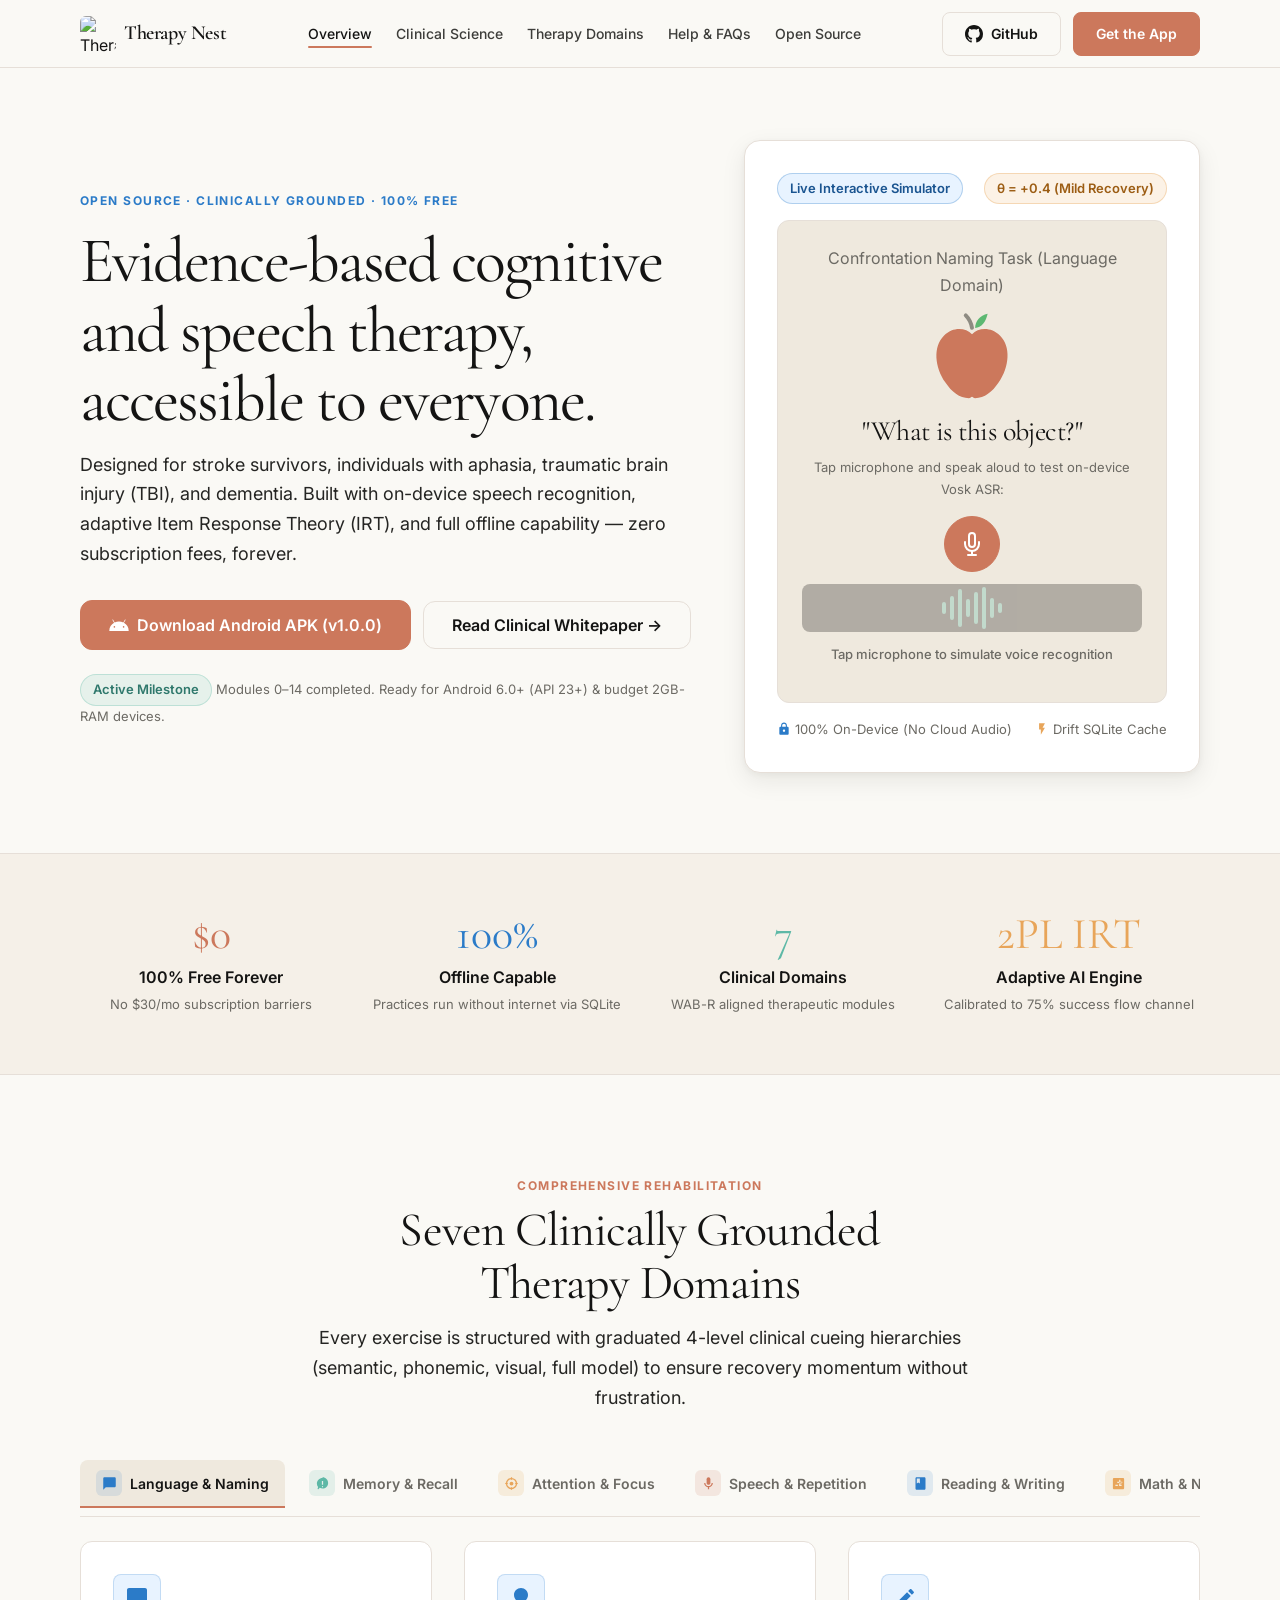
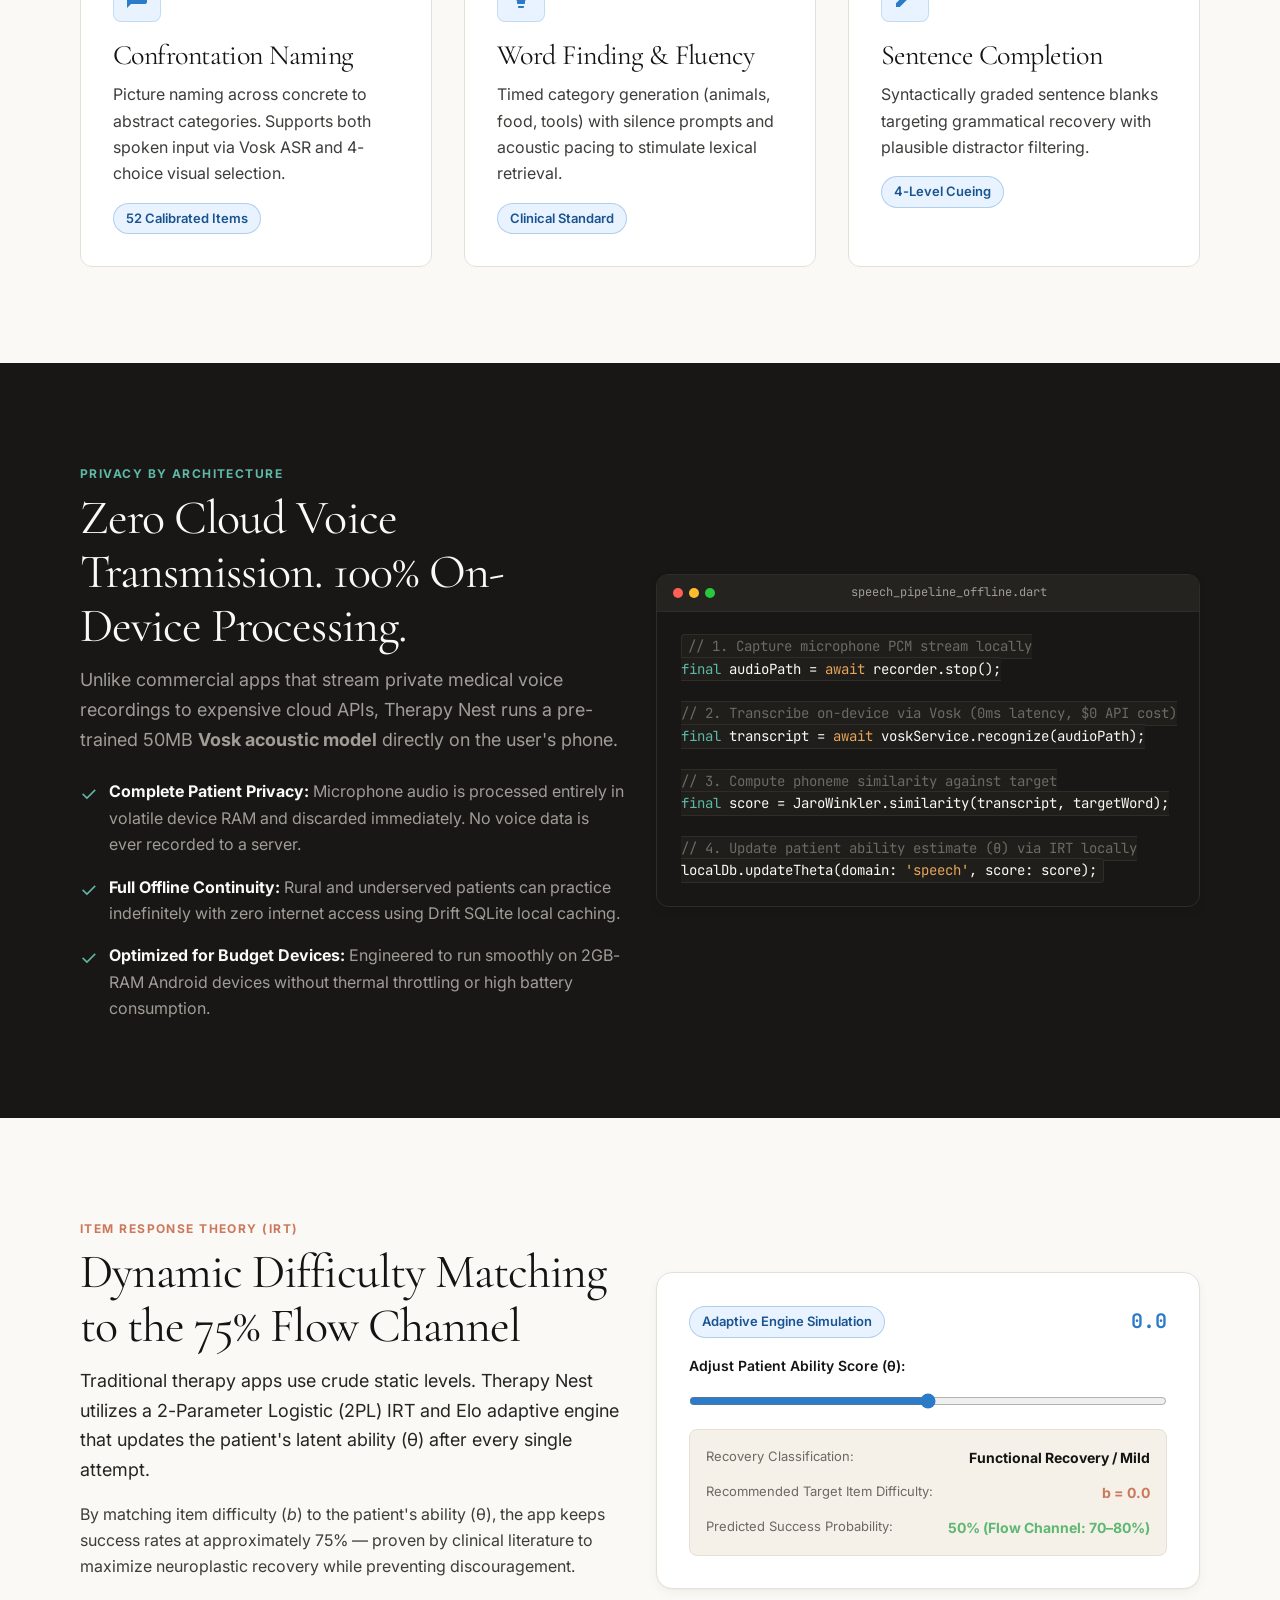
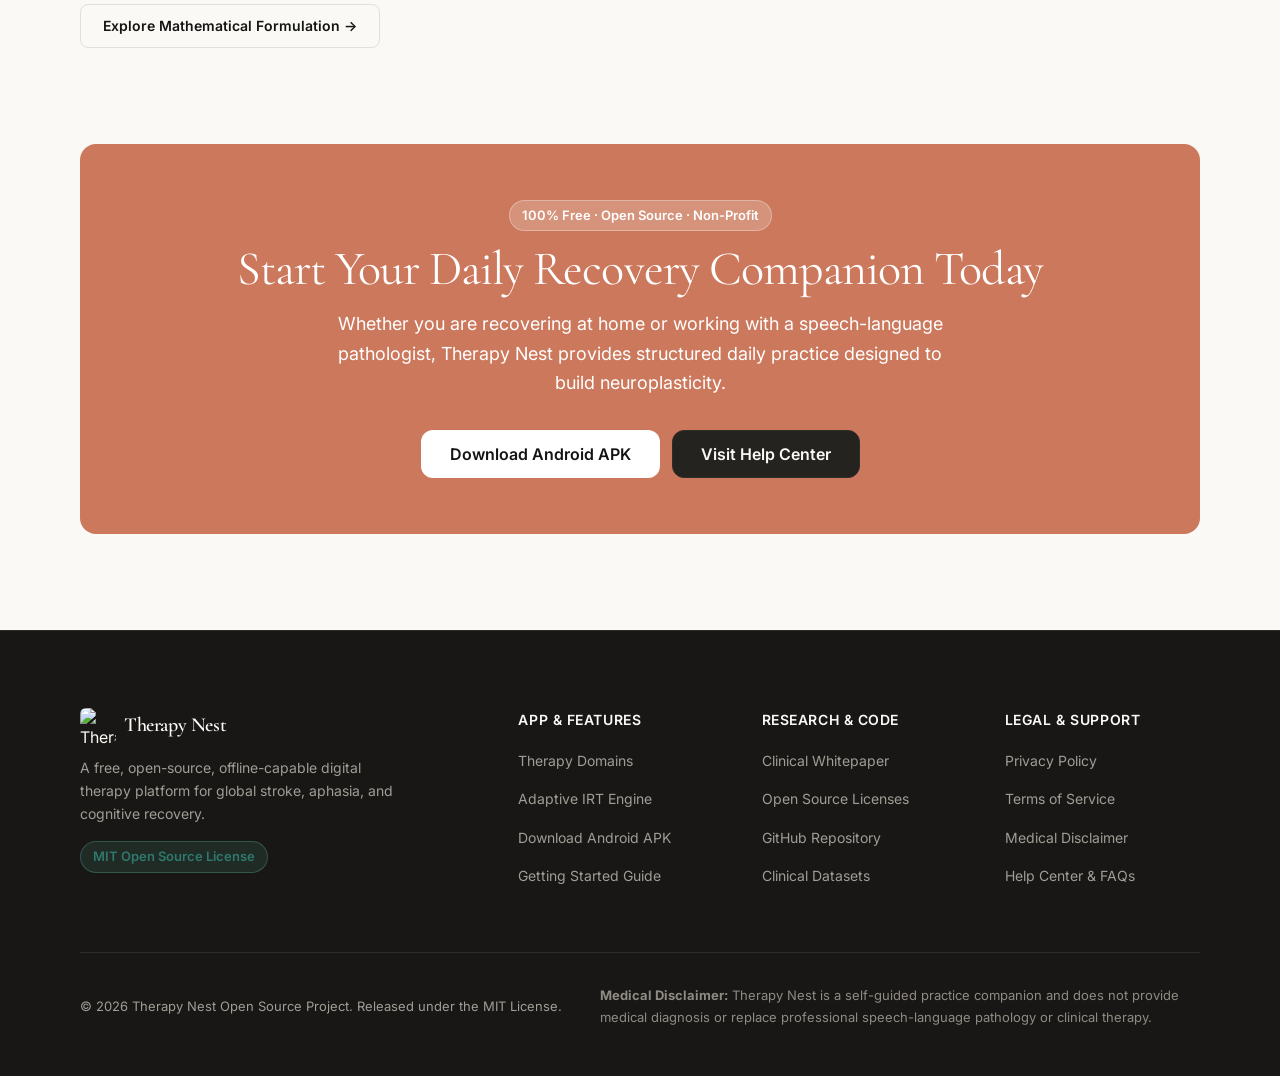
==== index.html @ 76e05136 "feat: initial release of Therapy Nest web portal and clinical showcase" ====
<!DOCTYPE html>
<html lang="en">
<head>
  <meta charset="UTF-8">
  <meta name="viewport" content="width=device-width, initial-scale=1.0">
  <title>Therapy Nest — Free, Offline-First Cognitive & Speech Therapy App</title>
  <meta name="description" content="Therapy Nest is a free, open-source, offline-capable cognitive and speech rehabilitation app for stroke, aphasia, TBI, and dementia patients. Powered by on-device Vosk speech recognition and IRT adaptive intelligence.">
  <meta name="keywords" content="speech therapy app, aphasia rehabilitation, cognitive therapy, stroke recovery, free therapy app, offline speech therapy, IRT adaptive engine, constant therapy alternative">
  <meta name="theme-color" content="#FAF9F5">

  <!-- Favicon -->
  <link rel="icon" type="image/png" href="assets/images/AppLogo.png">
  <link rel="apple-touch-icon" href="assets/images/AppLogo.png">

  <!-- Open Graph / Social Media -->
  <meta property="og:type" content="website">
  <meta property="og:title" content="Therapy Nest — Daily Practice Companion for Recovery">
  <meta property="og:description" content="Free, open-source cognitive and speech therapy with adaptive IRT intelligence and offline on-device speech recognition.">
  <meta property="og:image" content="assets/images/AppLogo.png">

  <!-- Google Fonts: Cormorant Garamond (Serif Display), Inter (Sans), JetBrains Mono (Code) -->
  <link rel="preconnect" href="https://fonts.googleapis.com">
  <link rel="preconnect" href="https://fonts.gstatic.com" crossorigin>
  <link href="https://fonts.googleapis.com/css2?family=Cormorant+Garamond:ital,wght@0,400;0,600;1,400&family=Inter:wght@400;500;600;700&family=JetBrains+Mono:wght@400;500&display=swap" rel="stylesheet">

  <!-- Stylesheets -->
  <link rel="stylesheet" href="css/tokens.css">
  <link rel="stylesheet" href="css/reset.css">
  <link rel="stylesheet" href="css/base.css">
  <link rel="stylesheet" href="css/components.css">
</head>
<body>

  <!-- Accessible Skip Link -->
  <a href="#main-content" class="skip-link">Skip to main content</a>

  <!-- Header -->
  <header class="c-header" role="banner">
    <div class="l-container c-header__inner">
      <a href="index.html" class="c-logo" aria-label="Therapy Nest Home">
        <img src="assets/images/AppLogo.png" alt="Therapy Nest App Logo" class="c-logo__img" width="36" height="36">
        <span class="c-logo__text">Therapy Nest</span>
      </a>

      <nav class="c-nav" role="navigation" aria-label="Main Navigation">
        <ul class="c-nav-list">
          <li><a href="index.html" class="c-nav-link c-nav-link--active">Overview</a></li>
          <li><a href="research.html" class="c-nav-link">Clinical Science</a></li>
          <li><a href="#domains" class="c-nav-link">Therapy Domains</a></li>
          <li><a href="support.html" class="c-nav-link">Help & FAQs</a></li>
          <li><a href="licenses.html" class="c-nav-link">Open Source</a></li>
        </ul>
      </nav>

      <div class="c-header__actions">
        <a href="https://github.com" target="_blank" rel="noopener noreferrer" class="btn btn--secondary btn--desktop-only">
          <svg width="18" height="18" viewBox="0 0 24 24" fill="currentColor" aria-hidden="true"><path d="M12 0C5.37 0 0 5.37 0 12c0 5.31 3.435 9.795 8.205 11.385.6.105.825-.255.825-.57 0-.285-.015-1.23-.015-2.235-3.015.555-3.795-.735-4.035-1.41-.135-.345-.72-1.41-1.23-1.695-.42-.225-1.02-.78-.015-.795.945-.015 1.62.87 1.845 1.23 1.08 1.815 2.805 1.305 3.495.99.105-.78.42-1.305.765-1.605-2.67-.3-5.46-1.335-5.46-5.925 0-1.305.465-2.385 1.23-3.225-.12-.3-.54-1.53.12-3.18 0 0 1.005-.315 3.3 1.23.96-.27 1.98-.405 3-.405s2.04.135 3 .405c2.295-1.56 3.3-1.23 3.3-1.23.66 1.65.24 2.88.12 3.18.765.84 1.23 1.905 1.23 3.225 0 4.605-2.805 5.625-5.475 5.925.435.375.81 1.095.81 2.22 0 1.605-.015 2.895-.015 3.3 0 .315.225.69.825.57A12.02 12.02 0 0024 12c0-6.63-5.37-12-12-12z"/></svg>
          GitHub
        </a>
        <a href="#download" class="btn btn--primary">Get the App</a>
        <button class="c-nav-toggle" aria-label="Toggle navigation menu" aria-expanded="false">
          <svg width="24" height="24" viewBox="0 0 24 24" fill="none" stroke="currentColor" stroke-width="2" stroke-linecap="round"><line x1="3" y1="12" x2="21" y2="12"></line><line x1="3" y1="6" x2="21" y2="6"></line><line x1="3" y1="18" x2="21" y2="18"></line></svg>
        </button>
      </div>
    </div>
  </header>

  <!-- Mobile Drawer -->
  <div class="c-nav-drawer" role="dialog" aria-modal="true" aria-label="Mobile Menu">
    <ul class="c-nav-drawer__list">
      <li><a href="index.html" class="c-nav-drawer__link">Overview</a></li>
      <li><a href="research.html" class="c-nav-drawer__link">Clinical Science & IRT</a></li>
      <li><a href="#domains" class="c-nav-drawer__link">Therapy Domains</a></li>
      <li><a href="support.html" class="c-nav-drawer__link">Help Center & FAQs</a></li>
      <li><a href="privacy.html" class="c-nav-drawer__link">Privacy Policy</a></li>
      <li><a href="terms.html" class="c-nav-drawer__link">Terms of Service</a></li>
      <li><a href="licenses.html" class="c-nav-drawer__link">Open Source Licenses</a></li>
    </ul>
    <div style="margin-top: auto; padding-bottom: var(--space-xl);">
      <a href="#download" class="btn btn--primary btn--full btn--lg">Download Free App</a>
    </div>
  </div>

  <!-- Main Content -->
  <main id="main-content">

    <!-- 1. HERO SECTION -->
    <section class="l-section l-section--hero surface--canvas">
      <div class="l-container">
        <div class="l-grid-hero">
          <div>
            <span class="text-eyebrow text-eyebrow--blue">Open Source · Clinically Grounded · 100% Free</span>
            <h1 style="margin-top: var(--space-xs);">Evidence-based cognitive and speech therapy, accessible to everyone.</h1>
            <p class="text-lead" style="margin-bottom: var(--space-xl);">
              Designed for stroke survivors, individuals with aphasia, traumatic brain injury (TBI), and dementia. Built with on-device speech recognition, adaptive Item Response Theory (IRT), and full offline capability — zero subscription fees, forever.
            </p>
            <div class="btn-group" style="margin-bottom: var(--space-lg);" id="download">
              <a href="#download-apk" class="btn btn--primary btn--lg">
                <svg width="20" height="20" viewBox="0 0 24 24" fill="currentColor" aria-hidden="true"><path d="M17.523 15.3414c-.5511 0-.9993-.4486-.9993-.9997s.4482-.9993.9993-.9993c.551 0 .9993.4482.9993.9993 0 .5511-.4483.9997-.9993.9997m-11.046 0c-.5511 0-.9993-.4486-.9993-.9997s.4482-.9993.9993-.9993c.5511 0 .9993.4482.9993.9993 0 .5511-.4482.9997-.9993.9997m11.4045-6.02l1.996-3.4567c.105-.1816.043-.414-.1385-.519-.1817-.105-.4141-.043-.5191.1386L17.202 8.971C15.6517 8.2618 13.8967 7.869 12 7.869c-1.8967 0-3.6518.3928-5.202 1.102L4.78 5.4843c-.105-.1816-.3374-.2436-.5191-.1386-.1816.105-.2435.3374-.1386.519l1.996 3.4567C2.6883 11.2338.3435 14.869.3435 19.131h23.313c0-4.262-2.3448-7.8972-5.776-9.8096"/></svg>
                Download Android APK (v1.0.0)
              </a>
              <a href="research.html" class="btn btn--secondary btn--lg">
                Read Clinical Whitepaper &rarr;
              </a>
            </div>
            <p class="text-caption">
              <span class="badge badge--teal">Active Milestone</span> Modules 0–14 completed. Ready for Android 6.0+ (API 23+) & budget 2GB-RAM devices.
            </p>
          </div>

          <!-- Interactive Live Clinical Simulator Card -->
          <div class="c-card c-card--white" style="border-radius: var(--radius-xl); box-shadow: var(--shadow-hover);">
            <div style="display: flex; align-items: center; justify-content: space-between; margin-bottom: var(--space-md);">
              <span class="badge badge--blue">Live Interactive Simulator</span>
              <span class="badge badge--amber">&theta; = +0.4 (Mild Recovery)</span>
            </div>
            <div style="background-color: var(--color-surface-card); border-radius: var(--radius-lg); padding: var(--space-lg); text-align: center; margin-bottom: var(--space-md); border: 1px solid var(--color-hairline);">
              <span class="text-caption-uppercase" style="color: var(--color-muted); display: block; margin-bottom: var(--space-xxs);">Confrontation Naming Task (Language Domain)</span>
              
              <!-- Silhouette Vector Stimulus (Apple - Resized 60% smaller to 34px) -->
              <div class="c-stimulus-silhouette" aria-label="Visual Stimulus: Apple Silhouette">
                <svg viewBox="0 0 64 64" fill="none" xmlns="http://www.w3.org/2000/svg">
                  <path d="M34 14C34 10 37 6 42 5C41 10 38 14 34 14Z" fill="#5DB872"/>
                  <path d="M32 14C31.5 11 30 8 28 6" stroke="#8E8B82" stroke-width="2.5" stroke-linecap="round"/>
                  <path d="M32 18C28 14 20 13 14 19C7 26 8 39 15 49C19 55 24 59 30 59C31 59 31.5 58 32 58C32.5 58 33 59 34 59C40 59 45 55 49 49C56 39 57 26 50 19C44 13 36 14 32 18Z" fill="#CC785C"/>
                </svg>
              </div>

              <h4 style="margin-bottom: var(--space-xs);">"What is this object?"</h4>
              <p class="text-caption" style="margin-bottom: var(--space-md);">Tap microphone and speak aloud to test on-device Vosk ASR:</p>

              <div style="display: flex; flex-direction: column; align-items: center; gap: var(--space-sm);">
                <button id="demo-mic-btn" class="btn btn--primary" style="width: 56px; height: 56px; border-radius: var(--radius-full); padding: 0;" aria-label="Test Speech Recognition">
                  <svg width="24" height="24" viewBox="0 0 24 24" fill="none" stroke="currentColor" stroke-width="2" stroke-linecap="round" stroke-linejoin="round"><path d="M12 1a3 3 0 0 0-3 3v8a3 3 0 0 0 6 0V4a3 3 0 0 0-3-3z"></path><path d="M19 10v2a7 7 0 0 1-14 0v-2"></path><line x1="12" y1="19" x2="12" y2="23"></line><line x1="8" y1="23" x2="16" y2="23"></line></svg>
                </button>
                <div id="demo-asr-waveform" class="c-waveform" style="width: 100%; opacity: 0.3; transition: opacity var(--duration-fast);">
                  <div class="c-waveform__bar"></div>
                  <div class="c-waveform__bar"></div>
                  <div class="c-waveform__bar"></div>
                  <div class="c-waveform__bar"></div>
                  <div class="c-waveform__bar"></div>
                  <div class="c-waveform__bar"></div>
                  <div class="c-waveform__bar"></div>
                  <div class="c-waveform__bar"></div>
                </div>
                <div id="demo-asr-status" class="text-caption" style="font-weight: 500;">Tap microphone to simulate voice recognition</div>
                <div id="demo-asr-result" class="text-caption" style="color: var(--color-ink);"></div>
              </div>
            </div>
            
            <!-- Simulator Footer with Colored Vector Silhouettes -->
            <div style="display: flex; align-items: center; justify-content: space-between; font-size: var(--text-caption); color: var(--color-muted); flex-wrap: wrap; gap: var(--space-xs);">
              <span style="display: inline-flex; align-items: center; gap: 4px;">
                <svg width="14" height="14" viewBox="0 0 24 24" fill="#2B7BC8" aria-hidden="true"><path d="M18 8h-1V6c0-2.76-2.24-5-5-5S7 3.24 7 6v2H6c-1.1 0-2 .9-2 2v10c0 1.1.9 2 2 2h12c1.1 0 2-.9 2-2V10c0-1.1-.9-2-2-2zm-6 9c-1.1 0-2-.9-2-2s.9-2 2-2 2 .9 2 2-.9 2-2 2zm3.1-9H8.9V6c0-1.71 1.39-3.1 3.1-3.1 1.71 0 3.1 1.39 3.1 3.1v2z"/></svg>
                100% On-Device (No Cloud Audio)
              </span>
              <span style="display: inline-flex; align-items: center; gap: 4px;">
                <svg width="14" height="14" viewBox="0 0 24 24" fill="#E8A55A" aria-hidden="true"><path d="M7 2v11h3v9l7-12h-4l4-8z"/></svg>
                Drift SQLite Cache
              </span>
            </div>
          </div>
        </div>
      </div>
    </section>

    <!-- 2. STATS & KEY PILLARS (Surface Soft) -->
    <section class="l-section l-section--sm surface--soft">
      <div class="l-container">
        <div class="l-grid-4 text-center">
          <div>
            <div style="font-family: var(--font-serif); font-size: 2.75rem; color: var(--color-primary); line-height: 1;">$0</div>
            <p style="font-weight: 600; color: var(--color-ink); margin-top: var(--space-xs); margin-bottom: 0;">100% Free Forever</p>
            <span class="text-caption">No $30/mo subscription barriers</span>
          </div>
          <div>
            <div style="font-family: var(--font-serif); font-size: 2.75rem; color: var(--color-primary-blue); line-height: 1;">100%</div>
            <p style="font-weight: 600; color: var(--color-ink); margin-top: var(--space-xs); margin-bottom: 0;">Offline Capable</p>
            <span class="text-caption">Practices run without internet via SQLite</span>
          </div>
          <div>
            <div style="font-family: var(--font-serif); font-size: 2.75rem; color: var(--color-accent-teal); line-height: 1;">7</div>
            <p style="font-weight: 600; color: var(--color-ink); margin-top: var(--space-xs); margin-bottom: 0;">Clinical Domains</p>
            <span class="text-caption">WAB-R aligned therapeutic modules</span>
          </div>
          <div>
            <div style="font-family: var(--font-serif); font-size: 2.75rem; color: var(--color-accent-amber); line-height: 1;">2PL IRT</div>
            <p style="font-weight: 600; color: var(--color-ink); margin-top: var(--space-xs); margin-bottom: 0;">Adaptive AI Engine</p>
            <span class="text-caption">Calibrated to 75% success flow channel</span>
          </div>
        </div>
      </div>
    </section>

    <!-- 3. THE 7 THERAPY DOMAINS (Surface Card) -->
    <section id="domains" class="l-section surface--canvas">
      <div class="l-container">
        <div class="text-center mx-auto" style="max-width: 720px; margin-bottom: var(--space-2xl);">
          <span class="text-eyebrow">Comprehensive Rehabilitation</span>
          <h2>Seven Clinically Grounded Therapy Domains</h2>
          <p class="text-lead">
            Every exercise is structured with graduated 4-level clinical cueing hierarchies (semantic, phonemic, visual, full model) to ensure recovery momentum without frustration.
          </p>
        </div>

        <!-- Interactive Domain Tab Switcher with Colored Silhouette Icon Badges -->
        <div class="c-tabs" role="tablist" aria-label="Therapy Domains">
          
          <button class="c-tab-btn c-tab-btn--active" role="tab" aria-selected="true" data-target="tab-language">
            <span class="c-tab-btn__icon c-tab-btn__icon--blue">
              <svg viewBox="0 0 24 24" aria-hidden="true"><path d="M20 2H4c-1.1 0-2 .9-2 2v18l4-4h14c1.1 0 2-.9 2-2V4c0-1.1-.9-2-2-2zm-6 9h-4v2h4v-2zm3-4H7v2h10V7z"/></svg>
            </span>
            Language & Naming
          </button>

          <button class="c-tab-btn" role="tab" aria-selected="false" data-target="tab-memory">
            <span class="c-tab-btn__icon c-tab-btn__icon--teal">
              <svg viewBox="0 0 24 24" aria-hidden="true"><path d="M12 3c-4.97 0-9 4.03-9 9 0 2.12.74 4.07 1.97 5.61L4.35 19.4c-.39.39-.39 1.02 0 1.41.39.39 1.02.39 1.41 0l1.9-1.9C9.22 19.58 10.56 20 12 20c4.97 0 9-4.03 9-9s-4.03-9-9-9zm-1 5h2v6h-2V8zm1 10c-.55 0-1-.45-1-1s.45-1 1-1 1 .45 1 1-.45 1-1 1z"/></svg>
            </span>
            Memory & Recall
          </button>

          <button class="c-tab-btn" role="tab" aria-selected="false" data-target="tab-attention">
            <span class="c-tab-btn__icon c-tab-btn__icon--amber">
              <svg viewBox="0 0 24 24" aria-hidden="true"><circle cx="12" cy="12" r="8" stroke="currentColor" stroke-width="2" fill="none"/><circle cx="12" cy="12" r="3" fill="currentColor"/><line x1="12" y1="2" x2="12" y2="6" stroke="currentColor" stroke-width="2"/><line x1="12" y1="18" x2="12" y2="22" stroke="currentColor" stroke-width="2"/><line x1="2" y1="12" x2="6" y2="12" stroke="currentColor" stroke-width="2"/><line x1="18" y1="12" x2="22" y2="12" stroke="currentColor" stroke-width="2"/></svg>
            </span>
            Attention & Focus
          </button>

          <button class="c-tab-btn" role="tab" aria-selected="false" data-target="tab-speech">
            <span class="c-tab-btn__icon c-tab-btn__icon--coral">
              <svg viewBox="0 0 24 24" aria-hidden="true"><path d="M12 14c1.66 0 3-1.34 3-3V5c0-1.66-1.34-3-3-3S9 3.34 9 5v6c0 1.66 1.34 3 3 3z"/><path d="M17 11c0 2.76-2.24 5-5 5s-5-2.24-5-5H5c0 3.53 2.61 6.43 6 6.92V21h2v-3.08c3.39-.49 6-3.39 6-6.92h-2z"/></svg>
            </span>
            Speech & Repetition
          </button>

          <button class="c-tab-btn" role="tab" aria-selected="false" data-target="tab-reading">
            <span class="c-tab-btn__icon c-tab-btn__icon--blue">
              <svg viewBox="0 0 24 24" aria-hidden="true"><path d="M18 2H6c-1.1 0-2 .9-2 2v16c0 1.1.9 2 2 2h12c1.1 0 2-.9 2-2V4c0-1.1-.9-2-2-2zM6 4h5v8l-2.5-1.5L6 12V4z"/></svg>
            </span>
            Reading & Writing
          </button>

          <button class="c-tab-btn" role="tab" aria-selected="false" data-target="tab-math">
            <span class="c-tab-btn__icon c-tab-btn__icon--amber">
              <svg viewBox="0 0 24 24" aria-hidden="true"><path d="M19 3H5c-1.1 0-2 .9-2 2v14c0 1.1.9 2 2 2h14c1.1 0 2-.9 2-2V5c0-1.1-.9-2-2-2zm-6 3h2v3h3v2h-3v3h-2v-3h-3V9h3V6zm-6 8h4v2H7v-2zm10 2h-4v-2h4v2zm0-4h-4v-2h4v2z"/></svg>
            </span>
            Math & Numeracy
          </button>

        </div>

        <!-- Tab 1: Language -->
        <div id="tab-language" class="c-tab-panel c-tab-panel--active" role="tabpanel">
          <div class="l-grid-3">
            <div class="c-card c-card--white">
              <div class="c-card__icon-box c-card__icon-box--blue">
                <svg viewBox="0 0 24 24"><path d="M20 2H4c-1.1 0-2 .9-2 2v18l4-4h14c1.1 0 2-.9 2-2V4c0-1.1-.9-2-2-2zm-6 9h-4v2h4v-2zm3-4H7v2h10V7z"/></svg>
              </div>
              <h4>Confrontation Naming</h4>
              <p>Picture naming across concrete to abstract categories. Supports both spoken input via Vosk ASR and 4-choice visual selection.</p>
              <div class="badge badge--blue">52 Calibrated Items</div>
            </div>

            <div class="c-card c-card--white">
              <div class="c-card__icon-box c-card__icon-box--blue">
                <svg viewBox="0 0 24 24"><path d="M9 21c0 .55.45 1 1 1h4c.55 0 1-.45 1-1v-1H9v1zm3-19C8.14 2 5 5.14 5 9c0 2.38 1.19 4.47 3 5.74V17c0 .55.45 1 1 1h6c.55 0 1-.45 1-1v-2.26c1.81-1.27 3-3.36 3-5.74 0-3.86-3.14-7-7-7z"/></svg>
              </div>
              <h4>Word Finding & Fluency</h4>
              <p>Timed category generation (animals, food, tools) with silence prompts and acoustic pacing to stimulate lexical retrieval.</p>
              <div class="badge badge--blue">Clinical Standard</div>
            </div>

            <div class="c-card c-card--white">
              <div class="c-card__icon-box c-card__icon-box--blue">
                <svg viewBox="0 0 24 24"><path d="M3 17.25V21h3.75L17.81 9.94l-3.75-3.75L3 17.25zM20.71 7.04c.39-.39.39-1.02 0-1.41l-2.34-2.34c-.39-.39-1.02-.39-1.41 0l-1.83 1.83 3.75 3.75 1.83-1.83z"/></svg>
              </div>
              <h4>Sentence Completion</h4>
              <p>Syntactically graded sentence blanks targeting grammatical recovery with plausible distractor filtering.</p>
              <div class="badge badge--blue">4-Level Cueing</div>
            </div>
          </div>
        </div>

        <!-- Tab 2: Memory -->
        <div id="tab-memory" class="c-tab-panel" role="tabpanel">
          <div class="l-grid-3">
            <div class="c-card c-card--white">
              <div class="c-card__icon-box c-card__icon-box--teal">
                <svg viewBox="0 0 24 24"><path d="M12 2l-5.5 9h11zM3 14l5 8h-6zM15 14h6l-3 8z"/></svg>
              </div>
              <h4>Visual Sequence Recall</h4>
              <p>Memorize and reproduce sequences of 3–6 geometric shapes with dynamic display times (1000ms–3000ms).</p>
              <div class="badge badge--teal">b = -2.0 to +2.0</div>
            </div>

            <div class="c-card c-card--white">
              <div class="c-card__icon-box c-card__icon-box--teal">
                <svg viewBox="0 0 24 24"><path d="M4 6H2v14c0 1.1.9 2 2 2h14v-2H4V6zm16-4H8c-1.1 0-2 .9-2 2v12c0 1.1.9 2 2 2h12c1.1 0 2-.9 2-2V4c0-1.1-.9-2-2-2zm-1 9h-4v4h-2v-4H9V9h4V5h2v4h4v2z"/></svg>
              </div>
              <h4>Word-Picture Pair Memory</h4>
              <p>Associative memory recall pairing auditory stimuli with real-world objects across variable retention intervals.</p>
              <div class="badge badge--teal">50 Items</div>
            </div>

            <div class="c-card c-card--white">
              <div class="c-card__icon-box c-card__icon-box--teal">
                <svg viewBox="0 0 24 24"><path d="M12 4V1L8 5l4 4V6c3.31 0 6 2.69 6 6 0 1.01-.25 1.97-.7 2.8l1.46 1.46C19.54 15.03 20 13.57 20 12c0-4.42-3.58-8-8-8zm0 14c-3.31 0-6-2.69-6-6 0-1.01.25-1.97.7-2.8L5.24 7.74C4.46 8.97 4 10.43 4 12c0 4.42 3.58 8 8 8v3l4-4-4-4v3z"/></svg>
              </div>
              <h4>N-Back Working Memory</h4>
              <p>Continuous visual stream recognition requiring patients to identify stimuli matched 1, 2, or 3 steps prior.</p>
              <div class="badge badge--teal">Cognitive Load</div>
            </div>
          </div>
        </div>

        <!-- Tab 3: Attention -->
        <div id="tab-attention" class="c-tab-panel" role="tabpanel">
          <div class="l-grid-3">
            <div class="c-card c-card--white">
              <div class="c-card__icon-box c-card__icon-box--amber">
                <svg viewBox="0 0 24 24"><path d="M15.5 14h-.79l-.28-.27C15.41 12.59 16 11.11 16 9.5 16 5.91 13.09 3 9.5 3S3 5.91 3 9.5 5.91 16 9.5 16c1.61 0 3.09-.59 4.23-1.57l.27.28v.79l5 4.99L20.49 19l-4.99-5zm-6 0C7.01 14 5 11.99 5 9.5S7.01 5 9.5 5 14 7.01 14 9.5 11.99 14 9.5 14z"/></svg>
              </div>
              <h4>Symbol Search</h4>
              <p>Sustained visual scanning across 3x3 to 6x6 symbol grids with distractor similarity scaling and reaction latency capture.</p>
              <div class="badge badge--amber">Timed Task</div>
            </div>

            <div class="c-card c-card--white">
              <div class="c-card__icon-box c-card__icon-box--amber">
                <svg viewBox="0 0 24 24"><path d="M10 18h4v-2h-4v2zM3 6v2h18V6H3zm3 7h12v-2H6v2z"/></svg>
              </div>
              <h4>Selective Rule Filtering</h4>
              <p>Target identification adhering to dynamic constraints (e.g., tap even numbers, filter shapes by color).</p>
              <div class="badge badge--amber">Cognitive Flexibility</div>
            </div>

            <div class="c-card c-card--white">
              <div class="c-card__icon-box c-card__icon-box--amber">
                <svg viewBox="0 0 24 24"><path d="M6.99 11L3 15l3.99 4v-3H14v-2H6.99v-3zM21 9l-3.99-4v3H10v2h7.01v3L21 9z"/></svg>
              </div>
              <h4>Task Switching (Dual Channel)</h4>
              <p>Alternating attention paradigms alternating rules per stimulus to strengthen executive functioning.</p>
              <div class="badge badge--amber">Executive Control</div>
            </div>
          </div>
        </div>

        <!-- Tab 4: Speech -->
        <div id="tab-speech" class="c-tab-panel" role="tabpanel">
          <div class="l-grid-3">
            <div class="c-card c-card--white">
              <div class="c-card__icon-box c-card__icon-box--coral">
                <svg viewBox="0 0 24 24"><path d="M12 14c1.66 0 3-1.34 3-3V5c0-1.66-1.34-3-3-3S9 3.34 9 5v6c0 1.66 1.34 3 3 3z"/><path d="M17 11c0 2.76-2.24 5-5 5s-5-2.24-5-5H5c0 3.53 2.61 6.43 6 6.92V21h2v-3.08c3.39-.49 6-3.39 6-6.92h-2z"/></svg>
              </div>
              <h4>Word Repetition</h4>
              <p>Listen to TTS target pronunciation and repeat into on-device Vosk ASR. Scored with Jaro-Winkler phoneme similarity.</p>
              <div class="badge badge--coral">Vosk On-Device</div>
            </div>

            <div class="c-card c-card--white">
              <div class="c-card__icon-box c-card__icon-box--coral">
                <svg viewBox="0 0 24 24"><path d="M20 2H4c-1.1 0-1.99.9-1.99 2L2 22l4-4h14c1.1 0 2-.9 2-2V4c0-1.1-.9-2-2-2zM6 9h12v2H6V9zm8 5H6v-2h8v2zm4-6H6V6h12v2z"/></svg>
              </div>
              <h4>Conversational Script Training</h4>
              <p>Functional everyday dialogues (ordering coffee, doctor appointments) with progressive cue fading.</p>
              <div class="badge badge--coral">Functional Speech</div>
            </div>

            <div class="c-card c-card--white">
              <div class="c-card__icon-box c-card__icon-box--coral">
                <svg viewBox="0 0 24 24"><path d="M3 9v6h4l5 5V4L7 9H3zm13.5 3c0-1.77-1.02-3.29-2.5-4.03v8.05c1.48-.73 2.5-2.25 2.5-4.02zM14 3.23v2.06c2.89.86 5 3.54 5 6.71s-2.11 5.85-5 6.71v2.06c4.01-.91 7-4.49 7-8.77s-2.99-7.86-7-8.77z"/></svg>
              </div>
              <h4>Oral Reading Aloud</h4>
              <p>Sentence-level read-aloud tasks capturing acoustic stability, phonemic accuracy, and speech latency.</p>
              <div class="badge badge--coral">Aphasia Recovery</div>
            </div>
          </div>
        </div>

        <!-- Tab 5: Reading -->
        <div id="tab-reading" class="c-tab-panel" role="tabpanel">
          <div class="l-grid-3">
            <div class="c-card c-card--white">
              <div class="c-card__icon-box c-card__icon-box--blue">
                <svg viewBox="0 0 24 24"><path d="M18 2H6c-1.1 0-2 .9-2 2v16c0 1.1.9 2 2 2h12c1.1 0 2-.9 2-2V4c0-1.1-.9-2-2-2zM6 4h5v8l-2.5-1.5L6 12V4z"/></svg>
              </div>
              <h4>Functional Reading</h4>
              <p>Real-world reading comprehension tasks featuring medication labels, grocery receipts, street signs, and transit schedules.</p>
              <div class="badge badge--blue">54 Items</div>
            </div>

            <div class="c-card c-card--white">
              <div class="c-card__icon-box c-card__icon-box--blue">
                <svg viewBox="0 0 24 24"><path d="M3 17.25V21h3.75L17.81 9.94l-3.75-3.75L3 17.25zM20.71 7.04c.39-.39.39-1.02 0-1.41l-2.34-2.34c-.39-.39-1.02-.39-1.41 0l-1.83 1.83 3.75 3.75 1.83-1.83z"/></svg>
              </div>
              <h4>Spelling from Dictation</h4>
              <p>Auditory word prompts with large-target virtual typing interface designed for post-stroke agraphia.</p>
              <div class="badge badge--blue">Agraphia Support</div>
            </div>

            <div class="c-card c-card--white">
              <div class="c-card__icon-box c-card__icon-box--blue">
                <svg viewBox="0 0 24 24"><path d="M12.87 15.07l-2.54-2.51.03-.03c1.74-1.94 2.98-4.17 3.71-6.53H17V4h-7V2H8v2H1v1.99h11.17C11.5 7.92 10.44 9.75 9 11.35 8.07 10.32 7.3 9.19 6.69 8h-2c.73 1.63 1.73 3.17 2.98 4.56l-5.09 5.02L4 19l5-5 3.11 3.11.76-2.04zM18.5 10h-2L12 22h2l1.12-3h4.75L21 22h2l-4.5-12zm-2.62 7l1.62-4.33L19.12 17h-3.24z"/></svg>
              </div>
              <h4>Word Alphabetizing</h4>
              <p>Drag-and-drop lexical ordering reinforcing orthographic knowledge and sequential processing.</p>
              <div class="badge badge--blue">Orthographic Focus</div>
            </div>
          </div>
        </div>

        <!-- Tab 6: Math -->
        <div id="tab-math" class="c-tab-panel" role="tabpanel">
          <div class="l-grid-3">
            <div class="c-card c-card--white">
              <div class="c-card__icon-box c-card__icon-box--amber">
                <svg viewBox="0 0 24 24"><circle cx="12" cy="12" r="9" stroke="currentColor" stroke-width="2" fill="none"/><polyline points="12 7 12 12 15 15" stroke="currentColor" stroke-width="2" fill="none"/></svg>
              </div>
              <h4>Analog Clock Reading</h4>
              <p>Programmatically rendered analog clock faces for temporal orientation and time-telling rehabilitation.</p>
              <div class="badge badge--amber">Functional Math</div>
            </div>

            <div class="c-card c-card--white">
              <div class="c-card__icon-box c-card__icon-box--amber">
                <svg viewBox="0 0 24 24"><rect x="2" y="5" width="20" height="14" rx="2" stroke="currentColor" stroke-width="2" fill="none"/><circle cx="12" cy="12" r="3" stroke="currentColor" stroke-width="2" fill="none"/></svg>
              </div>
              <h4>Money & Change Calculation</h4>
              <p>Everyday financial numeracy calculating totals and calculating change with realistic currency visual aids.</p>
              <div class="badge badge--amber">Real-World Numeracy</div>
            </div>

            <div class="c-card c-card--white">
              <div class="c-card__icon-box c-card__icon-box--amber">
                <svg viewBox="0 0 24 24"><path d="M19 13h-6v6h-2v-6H5v-2h6V5h2v6h6v2z"/></svg>
              </div>
              <h4>Concrete Arithmetic</h4>
              <p>Basic addition and subtraction reinforced with visual count objects to overcome acalculia.</p>
              <div class="badge badge--amber">Acalculia Recovery</div>
            </div>
          </div>
        </div>

      </div>
    </section>

    <!-- 4. OFFLINE-FIRST & ON-DEVICE SPEECH PRIVACY (Surface Dark) -->
    <section class="l-section surface--dark">
      <div class="l-container">
        <div class="l-grid-2" style="align-items: center;">
          <div>
            <span class="text-eyebrow text-eyebrow--teal">Privacy By Architecture</span>
            <h2 style="color: var(--color-on-dark);">Zero Cloud Voice Transmission. 100% On-Device Processing.</h2>
            <p style="color: var(--color-on-dark-soft);" class="text-lead">
              Unlike commercial apps that stream private medical voice recordings to expensive cloud APIs, Therapy Nest runs a pre-trained 50MB <strong>Vosk acoustic model</strong> directly on the user's phone.
            </p>
            <ul style="display: flex; flex-direction: column; gap: var(--space-md); margin-top: var(--space-lg);">
              <li style="display: flex; gap: var(--space-sm); align-items: flex-start;">
                <span style="color: var(--color-accent-teal); font-size: 1.25rem;">✓</span>
                <div>
                  <strong style="color: var(--color-on-dark);">Complete Patient Privacy:</strong> Microphone audio is processed entirely in volatile device RAM and discarded immediately. No voice data is ever recorded to a server.
                </div>
              </li>
              <li style="display: flex; gap: var(--space-sm); align-items: flex-start;">
                <span style="color: var(--color-accent-teal); font-size: 1.25rem;">✓</span>
                <div>
                  <strong style="color: var(--color-on-dark);">Full Offline Continuity:</strong> Rural and underserved patients can practice indefinitely with zero internet access using Drift SQLite local caching.
                </div>
              </li>
              <li style="display: flex; gap: var(--space-sm); align-items: flex-start;">
                <span style="color: var(--color-accent-teal); font-size: 1.25rem;">✓</span>
                <div>
                  <strong style="color: var(--color-on-dark);">Optimized for Budget Devices:</strong> Engineered to run smoothly on 2GB-RAM Android devices without thermal throttling or high battery consumption.
                </div>
              </li>
            </ul>
          </div>

          <!-- Code Window Showing Offline Architecture -->
          <div class="c-code-window">
            <div class="c-code-window__header">
              <div class="c-code-window__dots">
                <span class="c-code-window__dot c-code-window__dot--red"></span>
                <span class="c-code-window__dot c-code-window__dot--yellow"></span>
                <span class="c-code-window__dot c-code-window__dot--green"></span>
              </div>
              <span class="c-code-window__title">speech_pipeline_offline.dart</span>
              <span></span>
            </div>
            <div class="c-code-window__body">
<pre><code><span style="color: #6C6A64;">// 1. Capture microphone PCM stream locally</span>
<span style="color: #5DB8A6;">final</span> audioPath = <span style="color: #E8A55A;">await</span> recorder.stop();

<span style="color: #6C6A64;">// 2. Transcribe on-device via Vosk (0ms latency, $0 API cost)</span>
<span style="color: #5DB8A6;">final</span> transcript = <span style="color: #E8A55A;">await</span> voskService.recognize(audioPath);

<span style="color: #6C6A64;">// 3. Compute phoneme similarity against target</span>
<span style="color: #5DB8A6;">final</span> score = JaroWinkler.similarity(transcript, targetWord);

<span style="color: #6C6A64;">// 4. Update patient ability estimate (θ) via IRT locally</span>
localDb.updateTheta(domain: <span style="color: #E8A55A;">'speech'</span>, score: score);</code></pre>
            </div>
          </div>
        </div>
      </div>
    </section>

    <!-- 5. ADAPTIVE IRT INTELLIGENCE (Surface Canvas) -->
    <section class="l-section surface--canvas">
      <div class="l-container">
        <div class="l-grid-2" style="align-items: center;">
          <div>
            <span class="text-eyebrow">Item Response Theory (IRT)</span>
            <h2>Dynamic Difficulty Matching to the 75% Flow Channel</h2>
            <p class="text-lead">
              Traditional therapy apps use crude static levels. Therapy Nest utilizes a 2-Parameter Logistic (2PL) IRT and Elo adaptive engine that updates the patient's latent ability (&theta;) after every single attempt.
            </p>
            <p>
              By matching item difficulty (<em>b</em>) to the patient's ability (&theta;), the app keeps success rates at approximately 75% — proven by clinical literature to maximize neuroplastic recovery while preventing discouragement.
            </p>
            <div style="margin-top: var(--space-lg);">
              <a href="research.html" class="btn btn--secondary">Explore Mathematical Formulation &rarr;</a>
            </div>
          </div>

          <!-- Interactive IRT Ability Slider Simulator -->
          <div class="c-card c-card--white" style="border-radius: var(--radius-xl); box-shadow: var(--shadow-card);">
            <div style="display: justify; justify-content: space-between; display: flex; align-items: center; margin-bottom: var(--space-md);">
              <span class="badge badge--blue">Adaptive Engine Simulation</span>
              <span id="irt-theta-val" style="font-family: var(--font-mono); font-weight: 700; font-size: 1.25rem; color: var(--color-primary-blue);">+0.0</span>
            </div>

            <label for="irt-slider" class="form-label" style="display: block; margin-bottom: var(--space-xs);">
              Adjust Patient Ability Score (&theta;):
            </label>
            <input type="range" id="irt-slider" min="-3.0" max="3.0" step="0.1" value="0.0" style="width: 100%; height: 8px; border-radius: var(--radius-pill); accent-color: var(--color-primary-blue); margin-bottom: var(--space-lg);">

            <div style="display: flex; flex-direction: column; gap: var(--space-sm); background-color: var(--color-surface-soft); padding: var(--space-md); border-radius: var(--radius-md); border: 1px solid var(--color-hairline);">
              <div style="display: flex; justify-content: space-between;">
                <span class="text-caption">Recovery Classification:</span>
                <strong id="irt-level-name" style="font-size: var(--text-body-sm); color: var(--color-ink);">Functional Recovery / Mild</strong>
              </div>
              <div style="display: flex; justify-content: space-between;">
                <span class="text-caption">Recommended Target Item Difficulty:</span>
                <strong id="irt-recommended-diff" style="font-size: var(--text-body-sm); color: var(--color-primary);">b = +0.0</strong>
              </div>
              <div style="display: flex; justify-content: space-between;">
                <span class="text-caption">Predicted Success Probability:</span>
                <strong id="irt-expected-prob" style="font-size: var(--text-body-sm); color: var(--color-success);">75% (Flow Channel: 70–80%)</strong>
              </div>
            </div>
          </div>
        </div>
      </div>
    </section>

    <!-- 6. PRE-FOOTER CALLOUT CTA (Warm Coral) -->
    <section class="l-section" style="padding-top: 0;">
      <div class="l-container">
        <div class="c-callout c-callout--coral">
          <span class="badge" style="background-color: rgba(255, 255, 255, 0.2); color: #FFFFFF; border-color: rgba(255, 255, 255, 0.3); margin-bottom: var(--space-sm);">100% Free · Open Source · Non-Profit</span>
          <h2 style="font-size: clamp(2rem, 4vw, 3rem); margin-bottom: var(--space-sm);">Start Your Daily Recovery Companion Today</h2>
          <p style="max-width: 640px; margin: 0 auto var(--space-xl); font-size: var(--text-body-lg);">
            Whether you are recovering at home or working with a speech-language pathologist, Therapy Nest provides structured daily practice designed to build neuroplasticity.
          </p>
          <div class="btn-group" style="justify-content: center;">
            <a href="#download" class="btn btn--secondary btn--lg" style="background-color: #FFFFFF; color: var(--color-ink); border-color: transparent;">
              Download Android APK
            </a>
            <a href="support.html" class="btn btn--secondary-on-dark btn--lg">
              Visit Help Center
            </a>
          </div>
        </div>
      </div>
    </section>

  </main>

  <!-- Global Footer (Surface Dark) -->
  <footer class="c-footer" role="contentinfo">
    <div class="l-container">
      <div class="c-footer__grid">
        <div>
          <a href="index.html" class="c-logo" style="color: var(--color-on-dark);">
            <img src="assets/images/AppLogo.png" alt="Therapy Nest App Logo" class="c-logo__img" width="36" height="36">
            <span class="c-logo__text" style="color: var(--color-on-dark);">Therapy Nest</span>
          </a>
          <p class="c-footer__brand-p">
            A free, open-source, offline-capable digital therapy platform for global stroke, aphasia, and cognitive recovery.
          </p>
          <div style="margin-top: var(--space-md);">
            <span class="badge badge--teal">MIT Open Source License</span>
          </div>
        </div>

        <div>
          <div class="c-footer__col-title">App & Features</div>
          <ul class="c-footer__links">
            <li><a href="index.html#domains" class="c-footer__link">Therapy Domains</a></li>
            <li><a href="research.html" class="c-footer__link">Adaptive IRT Engine</a></li>
            <li><a href="index.html#download" class="c-footer__link">Download Android APK</a></li>
            <li><a href="support.html#getting-started" class="c-footer__link">Getting Started Guide</a></li>
          </ul>
        </div>

        <div>
          <div class="c-footer__col-title">Research & Code</div>
          <ul class="c-footer__links">
            <li><a href="research.html" class="c-footer__link">Clinical Whitepaper</a></li>
            <li><a href="licenses.html" class="c-footer__link">Open Source Licenses</a></li>
            <li><a href="https://github.com" target="_blank" rel="noopener noreferrer" class="c-footer__link">GitHub Repository</a></li>
            <li><a href="research.html#datasets" class="c-footer__link">Clinical Datasets</a></li>
          </ul>
        </div>

        <div>
          <div class="c-footer__col-title">Legal & Support</div>
          <ul class="c-footer__links">
            <li><a href="privacy.html" class="c-footer__link">Privacy Policy</a></li>
            <li><a href="terms.html" class="c-footer__link">Terms of Service</a></li>
            <li><a href="terms.html#disclaimer" class="c-footer__link">Medical Disclaimer</a></li>
            <li><a href="support.html" class="c-footer__link">Help Center & FAQs</a></li>
          </ul>
        </div>
      </div>

      <div class="c-footer__bottom">
        <div>
          &copy; 2026 Therapy Nest Open Source Project. Released under the MIT License.
        </div>
        <div style="max-width: 600px; color: var(--color-muted-soft);">
          <strong>Medical Disclaimer:</strong> Therapy Nest is a self-guided practice companion and does not provide medical diagnosis or replace professional speech-language pathology or clinical therapy.
        </div>
      </div>
    </div>
  </footer>

  <!-- Scripts -->
  <script src="js/main.js"></script>
  <script src="js/interactive-demo.js"></script>
</body>
</html>
---- css/tokens.css ----
:root {
  /* ==========================================================================
     1. COLOR PALETTE (Warm Editorial + Clinical Authority)
     ========================================================================== */
  
  /* Brand Accents */
  --color-primary: #CC785C;               /* Signature warm coral */
  --color-primary-active: #A9583E;        /* Pressed / active coral */
  --color-primary-disabled: #E6DFD8;      /* Disabled coral tint */
  --color-primary-blue: #2B7BC8;          /* Calm medical blue */
  --color-primary-blue-dark: #1A5490;     /* Deep medical blue */
  --color-primary-blue-light: #E8F3FF;    /* Subtle blue surface wash */

  /* Text & Ink */
  --color-ink: #141413;                   /* Primary headlines & high-emphasis text */
  --color-body-strong: #252523;           /* Lead paragraphs & strong text */
  --color-body: #3D3D3A;                  /* Default running body text */
  --color-muted: #6C6A64;                 /* Secondary descriptions, subtitles */
  --color-muted-soft: #8E8B82;            /* Captions, timestamps, fine print */
  --color-on-primary: #FFFFFF;            /* Text on primary coral/blue buttons */
  --color-on-dark: #FAF9F5;               /* Off-white text on dark surfaces */
  --color-on-dark-soft: #A09D96;          /* Secondary text on dark surfaces & footer */

  /* Backgrounds & Surfaces */
  --color-canvas: #FAF9F5;                /* Default warm cream page background */
  --color-surface-soft: #F5F0E8;          /* Subtle band separators & pill tags */
  --color-surface-card: #EFE9DE;          /* Feature cards & content containers */
  --color-surface-cream-strong: #E8E0D2;  /* Emphasized tabs & highlighted cards */
  --color-surface-white: #FFFFFF;         /* Pure white for selected cards/inputs */
  --color-surface-dark: #181715;          /* Dominant dark navy surface & footer */
  --color-surface-dark-elevated: #252320; /* Elevated modules inside dark bands */
  --color-surface-dark-soft: #1F1E1B;     /* Inner code blocks & sub-panels */

  /* Borders & Hairlines */
  --color-hairline: #E6DFD8;              /* Standard 1px border on cream surfaces */
  --color-hairline-soft: #EBE6DF;         /* Subtle inner dividers */
  --color-hairline-dark: #2F2D29;         /* 1px border on dark navy surfaces */

  /* Semantic Feedback */
  --color-accent-teal: #5DB8A6;           /* Live status, ASR waveforms, accuracy */
  --color-accent-amber: #E8A55A;          /* Streak badges, achievements */
  --color-success: #5DB872;               /* Correct feedback & milestone checks */
  --color-warning: #D4A017;               /* Alert warnings */
  --color-error: #C64545;                 /* Errors & destructive actions */

  /* ==========================================================================
     2. TYPOGRAPHY SCALES
     ========================================================================== */
  
  /* Font Families */
  --font-serif: "Copernicus", "Tiempos Headline", "Cormorant Garamond", "EB Garamond", "Source Serif 4", Georgia, serif;
  --font-sans: "StyreneB", "Inter", "Plus Jakarta Sans", -apple-system, BlinkMacSystemFont, "Segoe UI", Roboto, sans-serif;
  --font-mono: "JetBrains Mono", "Fira Code", monospace;

  /* Fluid Display Sizes (Serif Display - 400 weight) */
  --text-display-xl: clamp(2.5rem, 5vw + 1rem, 4rem);      /* 40px -> 64px, h1 */
  --text-display-lg: clamp(2rem, 3.8vw + 0.8rem, 3rem);     /* 32px -> 48px, h2 */
  --text-display-md: clamp(1.625rem, 2.5vw + 0.7rem, 2.25rem); /* 26px -> 36px, h3 */
  --text-display-sm: clamp(1.375rem, 1.8vw + 0.5rem, 1.75rem); /* 22px -> 28px, sub-heads */

  /* Titles & Headings (Sans - 600 weight) */
  --text-title-lg: clamp(1.25rem, 1.2vw + 0.8rem, 1.375rem);   /* 20px -> 22px */
  --text-title-md: 1.125rem;                                   /* 18px */
  --text-title-sm: 1rem;                                       /* 16px */

  /* Body Running Text (Sans - 400 weight) */
  --text-body-lg: 1.125rem;                                    /* 18px */
  --text-body-md: 1rem;                                        /* 16px (Base) */
  --text-body-sm: 0.875rem;                                    /* 14px */
  --text-caption: 0.8125rem;                                   /* 13px */
  --text-caption-uppercase: 0.75rem;                           /* 12px */
  --text-code: 0.875rem;                                       /* 14px */

  /* Line Heights */
  --leading-none: 1.0;
  --leading-tight: 1.12;
  --leading-snug: 1.25;
  --leading-normal: 1.45;
  --leading-relaxed: 1.65;
  --leading-loose: 1.8;

  /* Letter Spacing */
  --tracking-tighter: -0.03em;
  --tracking-tight: -0.02em;
  --tracking-normal: 0em;
  --tracking-wide: 0.04em;
  --tracking-widest: 0.12em;

  /* ==========================================================================
     3. SPACING SYSTEM (4px Base Grid)
     ========================================================================== */
  --space-xxs: 0.25rem;   /* 4px */
  --space-xs: 0.5rem;     /* 8px */
  --space-sm: 0.75rem;    /* 12px */
  --space-md: 1rem;       /* 16px */
  --space-lg: 1.5rem;     /* 24px */
  --space-xl: 2rem;       /* 32px */
  --space-2xl: 3rem;      /* 48px */
  --space-3xl: 4rem;      /* 64px */
  --space-section: clamp(4rem, 8vw, 6rem); /* 64px -> 96px */

  /* Container Widths */
  --container-max-width: 1200px;
  --container-text-width: 800px;
  --gutter-padding: clamp(1rem, 4vw, 2.5rem);

  /* ==========================================================================
     4. BORDER RADIUS SCALE
     ========================================================================== */
  --radius-xs: 4px;
  --radius-sm: 6px;
  --radius-md: 8px;       /* Buttons, inputs, small tags */
  --radius-lg: 12px;      /* Cards, dialogs, code blocks */
  --radius-xl: 16px;      /* Hero illustration & marquee cards */
  --radius-2xl: 24px;     /* Major modal containers */
  --radius-pill: 9999px;  /* Pill badges, search bars */
  --radius-full: 50%;     /* Avatars, circular icons */

  /* ==========================================================================
     5. ELEVATION & SHADOWS
     ========================================================================== */
  --shadow-none: none;
  --shadow-subtle: 0 1px 3px rgba(20, 20, 19, 0.05);
  --shadow-card: 0 4px 12px rgba(20, 20, 19, 0.04), 0 1px 2px rgba(20, 20, 19, 0.03);
  --shadow-hover: 0 8px 24px rgba(20, 20, 19, 0.08), 0 2px 6px rgba(20, 20, 19, 0.04);
  --shadow-dropdown: 0 12px 32px rgba(20, 20, 19, 0.12);
  --shadow-glow-coral: 0 0 24px rgba(204, 120, 92, 0.2);
  --shadow-glow-blue: 0 0 24px rgba(43, 123, 200, 0.2);

  /* ==========================================================================
     6. MOTION & ANIMATION TOKENS
     ========================================================================== */
  --duration-fast: 150ms;
  --duration-normal: 250ms;
  --duration-slow: 400ms;
  --duration-page: 600ms;

  --ease-standard: cubic-bezier(0.2, 0.0, 0.0, 1.0);
  --ease-in-out: cubic-bezier(0.4, 0.0, 0.2, 1.0);
  --ease-out-cubic: cubic-bezier(0.33, 1, 0.68, 1);
  --ease-spring: cubic-bezier(0.34, 1.56, 0.64, 1);

  /* Z-Index Hierarchy */
  --z-base: 1;
  --z-card: 10;
  --z-header: 100;
  --z-dropdown: 200;
  --z-modal-backdrop: 900;
  --z-modal: 1000;
  --z-toast: 1100;
}
---- css/base.css ----
/* ==========================================================================
   Therapy Nest — Base Typography & Layout Styles
   ========================================================================== */

/* --------------------------------------------------------------------------
   1. Typography Elements
   -------------------------------------------------------------------------- */

h1, h2, h3, h4, h5, h6 {
  font-family: var(--font-serif);
  font-weight: 400;
  color: var(--color-ink);
  line-height: var(--leading-tight);
  letter-spacing: var(--tracking-tight);
  text-wrap: balance;
}

h1 {
  font-size: var(--text-display-xl);
  line-height: 1.08;
  letter-spacing: var(--tracking-tighter);
  margin-bottom: var(--space-md);
}

h2 {
  font-size: var(--text-display-lg);
  line-height: 1.12;
  margin-bottom: var(--space-sm);
}

h3 {
  font-size: var(--text-display-md);
  line-height: 1.2;
  margin-bottom: var(--space-xs);
}

h4 {
  font-size: var(--text-display-sm);
  line-height: 1.25;
  margin-bottom: var(--space-xs);
}

p {
  font-size: var(--text-body-md);
  color: var(--color-body);
  line-height: var(--leading-relaxed);
  margin-bottom: var(--space-md);
}

p:last-child {
  margin-bottom: 0;
}

.text-lead {
  font-size: var(--text-body-lg);
  color: var(--color-body-strong);
  line-height: var(--leading-relaxed);
}

.text-eyebrow {
  font-family: var(--font-sans);
  font-size: var(--text-caption-uppercase);
  font-weight: 700;
  letter-spacing: var(--tracking-widest);
  text-transform: uppercase;
  color: var(--color-primary);
  margin-bottom: var(--space-xs);
  display: inline-block;
}

.text-eyebrow--blue {
  color: var(--color-primary-blue);
}

.text-eyebrow--teal {
  color: var(--color-accent-teal);
}

.text-caption {
  font-size: var(--text-caption);
  color: var(--color-muted);
}

code, kbd, samp, pre {
  font-family: var(--font-mono);
  font-size: var(--text-code);
}

code {
  background-color: var(--color-surface-soft);
  color: var(--color-ink);
  padding: 0.15rem 0.35rem;
  border-radius: var(--radius-xs);
  border: 1px solid var(--color-hairline);
}

/* --------------------------------------------------------------------------
   2. Layout Containers
   -------------------------------------------------------------------------- */

.l-container {
  width: 100%;
  max-width: var(--container-max-width);
  margin-left: auto;
  margin-right: auto;
  padding-left: var(--gutter-padding);
  padding-right: var(--gutter-padding);
}

.l-container--text {
  max-width: var(--container-text-width);
}

.l-section {
  padding-top: var(--space-section);
  padding-bottom: var(--space-section);
  position: relative;
}

.l-section--sm {
  padding-top: calc(var(--space-section) * 0.6);
  padding-bottom: calc(var(--space-section) * 0.6);
}

.l-section--hero {
  padding-top: clamp(2.5rem, 6vw, 4.5rem);
  padding-bottom: clamp(3rem, 7vw, 5rem);
}

/* --------------------------------------------------------------------------
   3. Grids & Flex Layouts
   -------------------------------------------------------------------------- */

.l-grid-2 {
  display: grid;
  grid-template-columns: repeat(2, 1fr);
  gap: var(--space-xl);
}

.l-grid-3 {
  display: grid;
  grid-template-columns: repeat(3, 1fr);
  gap: var(--space-xl);
}

.l-grid-4 {
  display: grid;
  grid-template-columns: repeat(4, 1fr);
  gap: var(--space-lg);
}

.l-grid-hero {
  display: grid;
  grid-template-columns: 1.15fr 0.85fr;
  gap: var(--space-2xl);
  align-items: center;
}

@media (max-width: 1024px) {
  .l-grid-3 {
    grid-template-columns: repeat(2, 1fr);
    gap: var(--space-lg);
  }
  .l-grid-4 {
    grid-template-columns: repeat(2, 1fr);
    gap: var(--space-md);
  }
  .l-grid-hero {
    grid-template-columns: 1fr;
    gap: var(--space-xl);
  }
}

@media (max-width: 768px) {
  .l-grid-2,
  .l-grid-3,
  .l-grid-4 {
    grid-template-columns: 1fr;
    gap: var(--space-md);
  }
}

/* --------------------------------------------------------------------------
   4. Surface Pacing Rhythm Modes
   -------------------------------------------------------------------------- */

.surface--canvas {
  background-color: var(--color-canvas);
  color: var(--color-body);
}

.surface--soft {
  background-color: var(--color-surface-soft);
  color: var(--color-body);
  border-top: 1px solid var(--color-hairline);
  border-bottom: 1px solid var(--color-hairline);
}

.surface--card {
  background-color: var(--color-surface-card);
  color: var(--color-body);
}

.surface--dark {
  background-color: var(--color-surface-dark);
  color: var(--color-on-dark-soft);
}

.surface--dark h1,
.surface--dark h2,
.surface--dark h3,
.surface--dark h4 {
  color: var(--color-on-dark);
}

.surface--dark p {
  color: var(--color-on-dark-soft);
}

.surface--dark code {
  background-color: var(--color-surface-dark-soft);
  color: var(--color-on-dark);
  border-color: var(--color-hairline-dark);
}

/* --------------------------------------------------------------------------
   5. Accessible Utilities
   -------------------------------------------------------------------------- */

.sr-only {
  position: absolute;
  width: 1px;
  height: 1px;
  padding: 0;
  margin: -1px;
  overflow: hidden;
  clip: rect(0, 0, 0, 0);
  white-space: nowrap;
  border-width: 0;
}

.skip-link {
  position: absolute;
  top: -100px;
  left: var(--space-md);
  background-color: var(--color-primary-blue);
  color: var(--color-on-primary);
  padding: var(--space-sm) var(--space-md);
  border-radius: var(--radius-md);
  z-index: var(--z-toast);
  font-weight: 600;
  transition: top var(--duration-fast) var(--ease-standard);
}

.skip-link:focus {
  top: var(--space-md);
}

.text-center {
  text-align: center;
}

.mx-auto {
  margin-left: auto;
  margin-right: auto;
}
---- css/components.css ----
/* ==========================================================================
   Therapy Nest — Component Catalog (BEM CSS Architecture)
   ========================================================================== */

/* --------------------------------------------------------------------------
   1. Header & Navigation (.c-header)
   -------------------------------------------------------------------------- */

.c-header {
  position: sticky;
  top: 0;
  left: 0;
  width: 100%;
  height: 68px;
  background-color: var(--color-canvas);
  border-bottom: 1px solid var(--color-hairline);
  z-index: var(--z-header);
  display: flex;
  align-items: center;
  transition: background-color var(--duration-fast) var(--ease-standard),
    border-color var(--duration-fast) var(--ease-standard),
    box-shadow var(--duration-fast) var(--ease-standard);
}

.c-header--scrolled {
  background-color: rgba(250, 249, 245, 0.94);
  backdrop-filter: blur(12px);
  -webkit-backdrop-filter: blur(12px);
  box-shadow: var(--shadow-subtle);
}

.c-header__inner {
  display: flex;
  align-items: center;
  justify-content: space-between;
  width: 100%;
}

.c-logo {
  display: flex;
  align-items: center;
  gap: var(--space-xs);
  text-decoration: none;
  color: var(--color-ink);
}

.c-logo__img {
  width: 36px;
  height: 36px;
  border-radius: var(--radius-sm);
  object-fit: contain;
  flex-shrink: 0;
}

.c-logo__text {
  font-family: var(--font-serif);
  font-size: 1.25rem;
  font-weight: 600;
  letter-spacing: var(--tracking-tight);
}

.c-nav-list {
  display: flex;
  align-items: center;
  gap: var(--space-lg);
}

.c-nav-link {
  font-family: var(--font-sans);
  font-size: var(--text-body-sm);
  font-weight: 500;
  color: var(--color-body);
  transition: color var(--duration-fast) var(--ease-standard);
  position: relative;
  padding: var(--space-xxs) 0;
}

.c-nav-link:hover,
.c-nav-link--active {
  color: var(--color-ink);
}

.c-nav-link--active::after {
  content: "";
  position: absolute;
  bottom: -2px;
  left: 0;
  width: 100%;
  height: 2px;
  background-color: var(--color-primary);
  border-radius: var(--radius-pill);
}

.c-header__actions {
  display: flex;
  align-items: center;
  gap: var(--space-sm);
}

/* Mobile Nav Toggle */
.c-nav-toggle {
  display: none;
  width: 44px;
  height: 44px;
  align-items: center;
  justify-content: center;
  color: var(--color-ink);
  border-radius: var(--radius-md);
  background-color: var(--color-surface-soft);
  border: 1px solid var(--color-hairline);
  cursor: pointer;
  touch-action: manipulation;
}

/* Mobile Nav Drawer */
.c-nav-drawer {
  position: fixed;
  top: 68px;
  left: 0;
  width: 100%;
  height: calc(100vh - 68px);
  background-color: var(--color-canvas);
  padding: var(--space-xl) var(--gutter-padding);
  z-index: var(--z-dropdown);
  display: flex;
  flex-direction: column;
  gap: var(--space-lg);
  border-top: 1px solid var(--color-hairline);
  transform: translateY(-100%);
  opacity: 0;
  visibility: hidden;
  transition: transform var(--duration-normal) var(--ease-standard),
    opacity var(--duration-normal) var(--ease-standard),
    visibility var(--duration-normal) var(--ease-standard);
  overflow-y: auto;
  -webkit-overflow-scrolling: touch;
}

.c-nav-drawer--open {
  transform: translateY(0);
  opacity: 1;
  visibility: visible;
}

.c-nav-drawer__list {
  display: flex;
  flex-direction: column;
  gap: var(--space-md);
}

.c-nav-drawer__link {
  font-family: var(--font-serif);
  font-size: 1.5rem;
  color: var(--color-ink);
  padding: var(--space-xs) 0;
  border-bottom: 1px solid var(--color-hairline-soft);
  display: block;
}

@media (max-width: 900px) {

  .c-nav-list,
  .c-header__actions .btn--desktop-only {
    display: none;
  }

  .c-nav-toggle {
    display: flex;
  }
}

/* --------------------------------------------------------------------------
   2. Button Hierarchy (.btn)
   -------------------------------------------------------------------------- */

.btn {
  display: inline-flex;
  align-items: center;
  justify-content: center;
  gap: var(--space-xs);
  padding: 0.6875rem 1.375rem;
  min-height: 44px;
  font-family: var(--font-sans);
  font-size: var(--text-body-sm);
  font-weight: 600;
  line-height: var(--leading-none);
  text-decoration: none;
  border-radius: var(--radius-md);
  border: 1px solid transparent;
  cursor: pointer;
  transition: background-color var(--duration-fast) var(--ease-standard),
    border-color var(--duration-fast) var(--ease-standard),
    transform var(--duration-fast) var(--ease-standard),
    box-shadow var(--duration-fast) var(--ease-standard);
  user-select: none;
  white-space: nowrap;
  touch-action: manipulation;
}

.btn:active {
  transform: scale(0.98);
}

.btn--primary {
  background-color: var(--color-primary);
  color: var(--color-on-primary);
  border-color: var(--color-primary);
}

.btn--primary:hover {
  background-color: var(--color-primary-active);
  border-color: var(--color-primary-active);
  box-shadow: var(--shadow-glow-coral);
}

.btn--primary-blue {
  background-color: var(--color-primary-blue);
  color: var(--color-on-primary);
  border-color: var(--color-primary-blue);
}

.btn--primary-blue:hover {
  background-color: var(--color-primary-blue-dark);
  border-color: var(--color-primary-blue-dark);
  box-shadow: var(--shadow-glow-blue);
}

.btn--secondary {
  background-color: var(--color-canvas);
  color: var(--color-ink);
  border-color: var(--color-hairline);
}

.btn--secondary:hover {
  background-color: var(--color-surface-card);
  border-color: var(--color-body);
}

.btn--secondary-on-dark {
  background-color: var(--color-surface-dark-elevated);
  color: var(--color-on-dark);
  border-color: var(--color-hairline-dark);
}

.btn--secondary-on-dark:hover {
  background-color: var(--color-surface-dark-soft);
  border-color: var(--color-muted);
}

.btn--text {
  background: transparent;
  color: var(--color-primary-blue);
  padding: 0.5rem 0.75rem;
  border-color: transparent;
}

.btn--text:hover {
  color: var(--color-primary-blue-dark);
  text-decoration: underline;
}

.btn--lg {
  padding: 0.875rem 1.75rem;
  min-height: 48px;
  font-size: var(--text-body-md);
  border-radius: var(--radius-lg);
}

.btn--full {
  width: 100%;
}

.btn-group {
  display: flex;
  align-items: center;
  gap: var(--space-sm);
  flex-wrap: wrap;
}

@media (max-width: 600px) {
  .btn-group {
    flex-direction: column;
    width: 100%;
  }

  .btn-group .btn {
    width: 100%;
  }
}

/* --------------------------------------------------------------------------
   3. Badges & Tags (.badge)
   -------------------------------------------------------------------------- */

.badge {
  display: inline-flex;
  align-items: center;
  gap: var(--space-xxs);
  padding: 0.25rem 0.75rem;
  font-family: var(--font-sans);
  font-size: var(--text-caption);
  font-weight: 600;
  border-radius: var(--radius-pill);
  background-color: var(--color-surface-soft);
  color: var(--color-ink);
  border: 1px solid var(--color-hairline);
}

.badge--coral {
  background-color: rgba(204, 120, 92, 0.12);
  color: var(--color-primary-active);
  border-color: rgba(204, 120, 92, 0.3);
}

.badge--blue {
  background-color: var(--color-primary-blue-light);
  color: var(--color-primary-blue-dark);
  border-color: rgba(43, 123, 200, 0.3);
}

.badge--teal {
  background-color: rgba(93, 184, 166, 0.12);
  color: #2F786C;
  border-color: rgba(93, 184, 166, 0.3);
}

.badge--amber {
  background-color: rgba(232, 165, 90, 0.15);
  color: #9C5D14;
  border-color: rgba(232, 165, 90, 0.35);
}

/* --------------------------------------------------------------------------
   4. Cards (.c-card) & Silhouette Icons
   -------------------------------------------------------------------------- */

.c-card {
  background-color: var(--color-surface-card);
  border: 1px solid var(--color-hairline);
  border-radius: var(--radius-lg);
  padding: var(--space-xl);
  position: relative;
  transition: transform var(--duration-fast) var(--ease-standard),
    box-shadow var(--duration-fast) var(--ease-standard),
    border-color var(--duration-fast) var(--ease-standard);
}

.c-card:hover {
  transform: translateY(-2px);
  box-shadow: var(--shadow-card);
}

.c-card--white {
  background-color: var(--color-surface-white);
}

.c-card--dark {
  background-color: var(--color-surface-dark);
  border-color: var(--color-hairline-dark);
  color: var(--color-on-dark-soft);
}

.c-card--dark h3,
.c-card--dark h4 {
  color: var(--color-on-dark);
}

/* Silhouette Icon Container */
.c-card__icon-box {
  width: 48px;
  height: 48px;
  border-radius: var(--radius-md);
  background-color: var(--color-surface-white);
  border: 1px solid var(--color-hairline);
  display: flex;
  align-items: center;
  justify-content: center;
  margin-bottom: var(--space-md);
  color: var(--color-primary);
  flex-shrink: 0;
}

.c-card__icon-box svg {
  width: 24px;
  height: 24px;
  fill: currentColor;
}

.c-card__icon-box--blue {
  color: var(--color-primary-blue);
  background-color: var(--color-primary-blue-light);
  border-color: rgba(43, 123, 200, 0.2);
}

.c-card__icon-box--teal {
  color: var(--color-accent-teal);
  background-color: rgba(93, 184, 166, 0.12);
  border-color: rgba(93, 184, 166, 0.25);
}

.c-card__icon-box--amber {
  color: var(--color-accent-amber);
  background-color: rgba(232, 165, 90, 0.15);
  border-color: rgba(232, 165, 90, 0.3);
}

.c-card__icon-box--coral {
  color: var(--color-primary);
  background-color: rgba(204, 120, 92, 0.12);
  border-color: rgba(204, 120, 92, 0.25);
}

.c-card--dark .c-card__icon-box {
  background-color: var(--color-surface-dark-elevated);
  border-color: var(--color-hairline-dark);
  color: var(--color-accent-teal);
}

/* Stimulus Silhouette Container for Interactive Simulator (60% Smaller Apple) */
.c-stimulus-silhouette {
  display: flex;
  align-items: center;
  justify-content: center;
  margin: var(--space-xs) 0;
}

.c-stimulus-silhouette svg {
  width: 100px;
  height: 100px;
  display: block;
}

/* Callout Cards */
.c-callout {
  border-radius: var(--radius-xl);
  padding: clamp(2rem, 5vw, 3.5rem);
  text-align: center;
  position: relative;
  overflow: hidden;
}

.c-callout--coral {
  background-color: var(--color-primary);
  color: var(--color-on-primary);
}

.c-callout--coral h2,
.c-callout--coral p {
  color: var(--color-on-primary);
}

.c-callout--blue {
  background-color: var(--color-primary-blue);
  color: var(--color-on-primary);
}

.c-callout--blue h2,
.c-callout--blue p {
  color: var(--color-on-primary);
}

/* --------------------------------------------------------------------------
   5. Interactive Domain Tabs & Color-Coded Silhouette Badges (.c-tabs)
   -------------------------------------------------------------------------- */

.c-tabs {
  display: flex;
  gap: var(--space-xs);
  overflow-x: auto;
  padding-bottom: var(--space-xs);
  margin-bottom: var(--space-lg);
  border-bottom: 1px solid var(--color-hairline);
  scrollbar-width: none;
  -webkit-overflow-scrolling: touch;
}

.c-tabs::-webkit-scrollbar {
  display: none;
}

.c-tab-btn {
  display: inline-flex;
  align-items: center;
  gap: var(--space-xs);
  padding: 0.625rem 1rem;
  min-height: 44px;
  font-family: var(--font-sans);
  font-size: var(--text-body-sm);
  font-weight: 600;
  color: var(--color-muted);
  border-radius: var(--radius-md) var(--radius-md) 0 0;
  border-bottom: 2px solid transparent;
  cursor: pointer;
  white-space: nowrap;
  transition: all var(--duration-fast) var(--ease-standard);
  touch-action: manipulation;
  background: transparent;
}

/* Distinct Colored Icon Pill Inside Tabs */
.c-tab-btn__icon {
  width: 26px;
  height: 26px;
  border-radius: var(--radius-sm);
  display: inline-flex;
  align-items: center;
  justify-content: center;
  flex-shrink: 0;
  transition: transform var(--duration-fast) var(--ease-standard);
}

.c-tab-btn__icon svg {
  width: 15px;
  height: 15px;
  fill: currentColor;
}

.c-tab-btn__icon--blue {
  background-color: rgba(43, 123, 200, 0.12);
  color: var(--color-primary-blue);
}

.c-tab-btn__icon--teal {
  background-color: rgba(93, 184, 166, 0.14);
  color: var(--color-accent-teal);
}

.c-tab-btn__icon--amber {
  background-color: rgba(232, 165, 90, 0.16);
  color: var(--color-accent-amber);
}

.c-tab-btn__icon--coral {
  background-color: rgba(204, 120, 92, 0.14);
  color: var(--color-primary);
}

.c-tab-btn:hover {
  color: var(--color-ink);
  background-color: var(--color-surface-soft);
}

.c-tab-btn:hover .c-tab-btn__icon {
  transform: scale(1.08);
}

.c-tab-btn--active {
  color: var(--color-ink);
  background-color: var(--color-surface-card);
  border-bottom-color: var(--color-primary);
}

.c-tab-panel {
  display: none;
  animation: fadeIn var(--duration-normal) var(--ease-standard);
}

.c-tab-panel--active {
  display: block;
}

@keyframes fadeIn {
  from {
    opacity: 0;
    transform: translateY(6px);
  }

  to {
    opacity: 1;
    transform: translateY(0);
  }
}

/* --------------------------------------------------------------------------
   6. Code Window Card (.c-code-window)
   -------------------------------------------------------------------------- */

.c-code-window {
  background-color: var(--color-surface-dark);
  border: 1px solid var(--color-hairline-dark);
  border-radius: var(--radius-lg);
  overflow: hidden;
  box-shadow: var(--shadow-card);
}

.c-code-window__header {
  display: flex;
  align-items: center;
  justify-content: space-between;
  padding: var(--space-xs) var(--space-md);
  background-color: var(--color-surface-dark-elevated);
  border-bottom: 1px solid var(--color-hairline-dark);
}

.c-code-window__dots {
  display: flex;
  gap: 6px;
}

.c-code-window__dot {
  width: 10px;
  height: 10px;
  border-radius: var(--radius-full);
}

.c-code-window__dot--red {
  background-color: #FF5F56;
}

.c-code-window__dot--yellow {
  background-color: #FFBD2E;
}

.c-code-window__dot--green {
  background-color: #27C93F;
}

.c-code-window__title {
  font-family: var(--font-mono);
  font-size: 0.75rem;
  color: var(--color-on-dark-soft);
}

.c-code-window__body {
  padding: var(--space-lg);
  overflow-x: auto;
  -webkit-overflow-scrolling: touch;
}

.c-code-window__body pre {
  margin: 0;
  color: var(--color-on-dark);
  line-height: 1.6;
}

/* --------------------------------------------------------------------------
   7. Speech Waveform Visualizer (.c-waveform)
   -------------------------------------------------------------------------- */

.c-waveform {
  display: flex;
  align-items: center;
  justify-content: center;
  gap: 4px;
  height: 48px;
  padding: var(--space-xs) var(--space-md);
  background-color: var(--color-surface-dark-elevated);
  border-radius: var(--radius-md);
}

.c-waveform__bar {
  width: 4px;
  background-color: var(--color-accent-teal);
  border-radius: var(--radius-pill);
  animation: soundWave 1.2s ease-in-out infinite alternate;
}

.c-waveform__bar:nth-child(1) {
  height: 12px;
  animation-delay: 0.1s;
}

.c-waveform__bar:nth-child(2) {
  height: 24px;
  animation-delay: 0.3s;
}

.c-waveform__bar:nth-child(3) {
  height: 38px;
  animation-delay: 0.2s;
}

.c-waveform__bar:nth-child(4) {
  height: 18px;
  animation-delay: 0.4s;
}

.c-waveform__bar:nth-child(5) {
  height: 32px;
  animation-delay: 0.15s;
}

.c-waveform__bar:nth-child(6) {
  height: 42px;
  animation-delay: 0.25s;
}

.c-waveform__bar:nth-child(7) {
  height: 20px;
  animation-delay: 0.35s;
}

.c-waveform__bar:nth-child(8) {
  height: 10px;
  animation-delay: 0.05s;
}

@keyframes soundWave {
  0% {
    transform: scaleY(0.3);
  }

  100% {
    transform: scaleY(1.0);
  }
}

/* --------------------------------------------------------------------------
   8. Accordion FAQ (.c-accordion)
   -------------------------------------------------------------------------- */

.c-accordion {
  display: flex;
  flex-direction: column;
  gap: var(--space-sm);
}

.c-accordion__item {
  background-color: var(--color-surface-card);
  border: 1px solid var(--color-hairline);
  border-radius: var(--radius-md);
  overflow: hidden;
  transition: border-color var(--duration-fast) var(--ease-standard);
}

.c-accordion__item--open {
  border-color: var(--color-primary-blue);
  background-color: var(--color-surface-white);
}

.c-accordion__header {
  width: 100%;
  display: flex;
  align-items: center;
  justify-content: space-between;
  padding: var(--space-md) var(--space-lg);
  min-height: 48px;
  font-family: var(--font-sans);
  font-size: var(--text-title-sm);
  font-weight: 600;
  color: var(--color-ink);
  text-align: left;
  cursor: pointer;
  touch-action: manipulation;
}

.c-accordion__icon {
  width: 20px;
  height: 20px;
  flex-shrink: 0;
  transition: transform var(--duration-fast) var(--ease-standard);
  color: var(--color-muted);
}

.c-accordion__item--open .c-accordion__icon {
  transform: rotate(180deg);
  color: var(--color-primary-blue);
}

.c-accordion__panel {
  display: grid;
  grid-template-rows: 0fr;
  transition: grid-template-rows var(--duration-normal) var(--ease-standard);
}

.c-accordion__item--open .c-accordion__panel {
  grid-template-rows: 1fr;
}

.c-accordion__content {
  overflow: hidden;
  padding: 0 var(--space-lg);
}

.c-accordion__content p {
  padding-bottom: var(--space-md);
}

/* --------------------------------------------------------------------------
   9. Forms & Inputs (.c-form)
   -------------------------------------------------------------------------- */

.c-form {
  display: flex;
  flex-direction: column;
  gap: var(--space-md);
}

.form-group {
  display: flex;
  flex-direction: column;
  gap: var(--space-xxs);
}

.form-label {
  font-family: var(--font-sans);
  font-size: var(--text-body-sm);
  font-weight: 600;
  color: var(--color-ink);
}

.form-input,
.form-textarea,
.form-select {
  width: 100%;
  padding: 0.75rem 1rem;
  min-height: 48px;
  background-color: var(--color-surface-white);
  border: 1px solid var(--color-hairline);
  border-radius: var(--radius-md);
  font-family: var(--font-sans);
  font-size: var(--text-body-md);
  color: var(--color-ink);
  transition: border-color var(--duration-fast) var(--ease-standard),
    box-shadow var(--duration-fast) var(--ease-standard);
}

.form-input:focus,
.form-textarea:focus,
.form-select:focus {
  border-color: var(--color-primary-blue);
  box-shadow: 0 0 0 3px rgba(43, 123, 200, 0.15);
  outline: none;
}

.form-textarea {
  min-height: 120px;
  resize: vertical;
}

.form-error {
  font-size: var(--text-caption);
  color: var(--color-error);
  display: none;
}

.form-error--visible {
  display: block;
}

/* --------------------------------------------------------------------------
   10. Tables (.c-table-wrapper)
   -------------------------------------------------------------------------- */

.c-table-wrapper {
  width: 100%;
  overflow-x: auto;
  -webkit-overflow-scrolling: touch;
  margin: var(--space-md) 0;
  border-radius: var(--radius-md);
  border: 1px solid var(--color-hairline);
}

.c-table {
  width: 100%;
  border-collapse: collapse;
  font-size: var(--text-body-sm);
  text-align: left;
  background-color: var(--color-surface-white);
}

.c-table th,
.c-table td {
  padding: var(--space-sm) var(--space-md);
  vertical-align: middle;
}

.c-table thead tr {
  background-color: var(--color-surface-soft);
  border-bottom: 2px solid var(--color-hairline);
  font-weight: 600;
  color: var(--color-ink);
}

.c-table tbody tr {
  border-bottom: 1px solid var(--color-hairline-soft);
}

.c-table tbody tr:last-child {
  border-bottom: none;
}

/* --------------------------------------------------------------------------
   11. Footer (.c-footer)
   -------------------------------------------------------------------------- */

.c-footer {
  background-color: var(--color-surface-dark);
  color: var(--color-on-dark-soft);
  padding-top: clamp(3rem, 6vw, 5rem);
  padding-bottom: clamp(2rem, 4vw, 3rem);
  border-top: 1px solid var(--color-hairline-dark);
}

.c-footer__grid {
  display: grid;
  grid-template-columns: 2fr 1fr 1fr 1fr;
  gap: var(--space-2xl);
  margin-bottom: var(--space-3xl);
}

.c-footer__brand-p {
  font-size: var(--text-body-sm);
  color: var(--color-on-dark-soft);
  max-width: 320px;
  margin-top: var(--space-sm);
}

.c-footer__col-title {
  font-family: var(--font-sans);
  font-size: var(--text-body-sm);
  font-weight: 600;
  color: var(--color-on-dark);
  text-transform: uppercase;
  letter-spacing: var(--tracking-wide);
  margin-bottom: var(--space-md);
}

.c-footer__links {
  display: flex;
  flex-direction: column;
  gap: var(--space-sm);
}

.c-footer__link {
  font-size: var(--text-body-sm);
  color: var(--color-on-dark-soft);
  transition: color var(--duration-fast) var(--ease-standard);
}

.c-footer__link:hover {
  color: var(--color-on-dark);
}

.c-footer__bottom {
  display: flex;
  align-items: center;
  justify-content: space-between;
  padding-top: var(--space-xl);
  border-top: 1px solid var(--color-hairline-dark);
  font-size: var(--text-caption);
  flex-wrap: wrap;
  gap: var(--space-md);
}

@media (max-width: 900px) {
  .c-footer__grid {
    grid-template-columns: 1fr 1fr;
    gap: var(--space-xl);
  }
}

@media (max-width: 600px) {
  .c-footer__grid {
    grid-template-columns: 1fr;
    gap: var(--space-xl);
  }

  .c-footer__bottom {
    flex-direction: column;
    align-items: flex-start;
  }
}
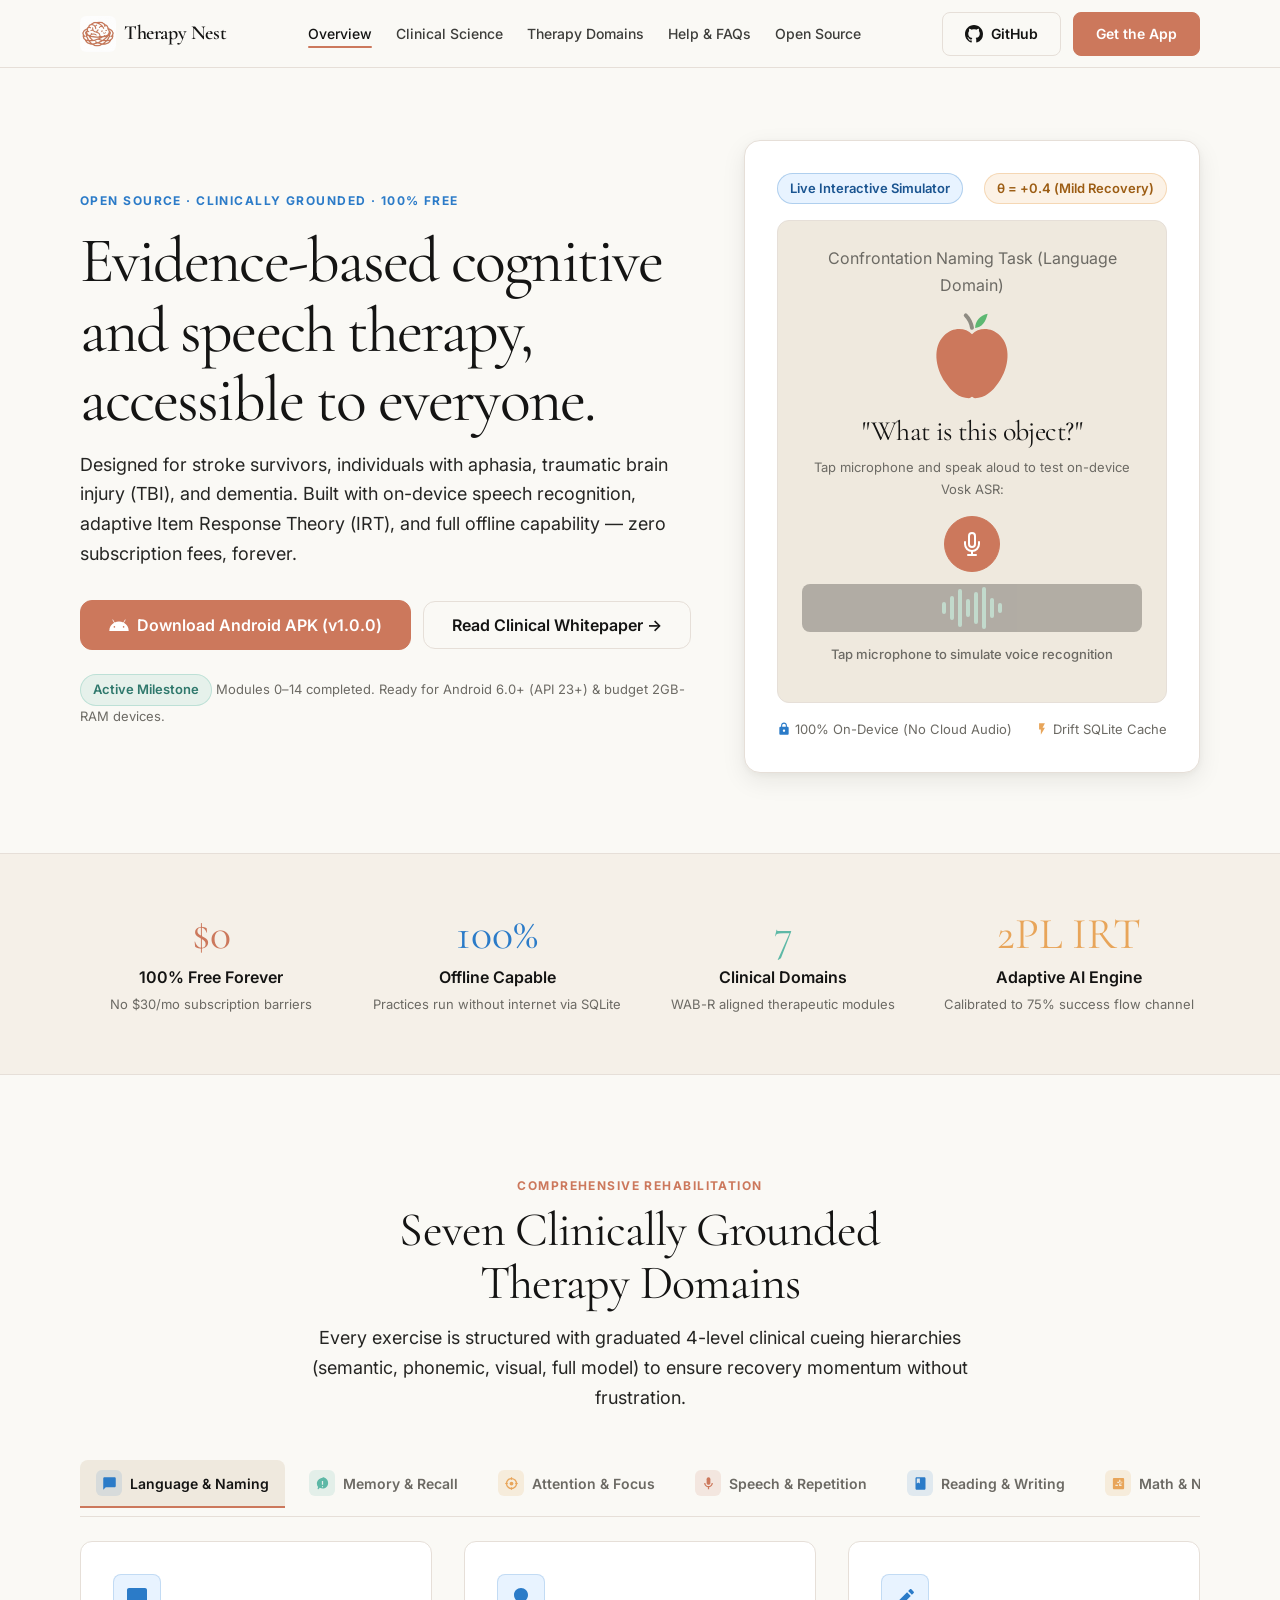
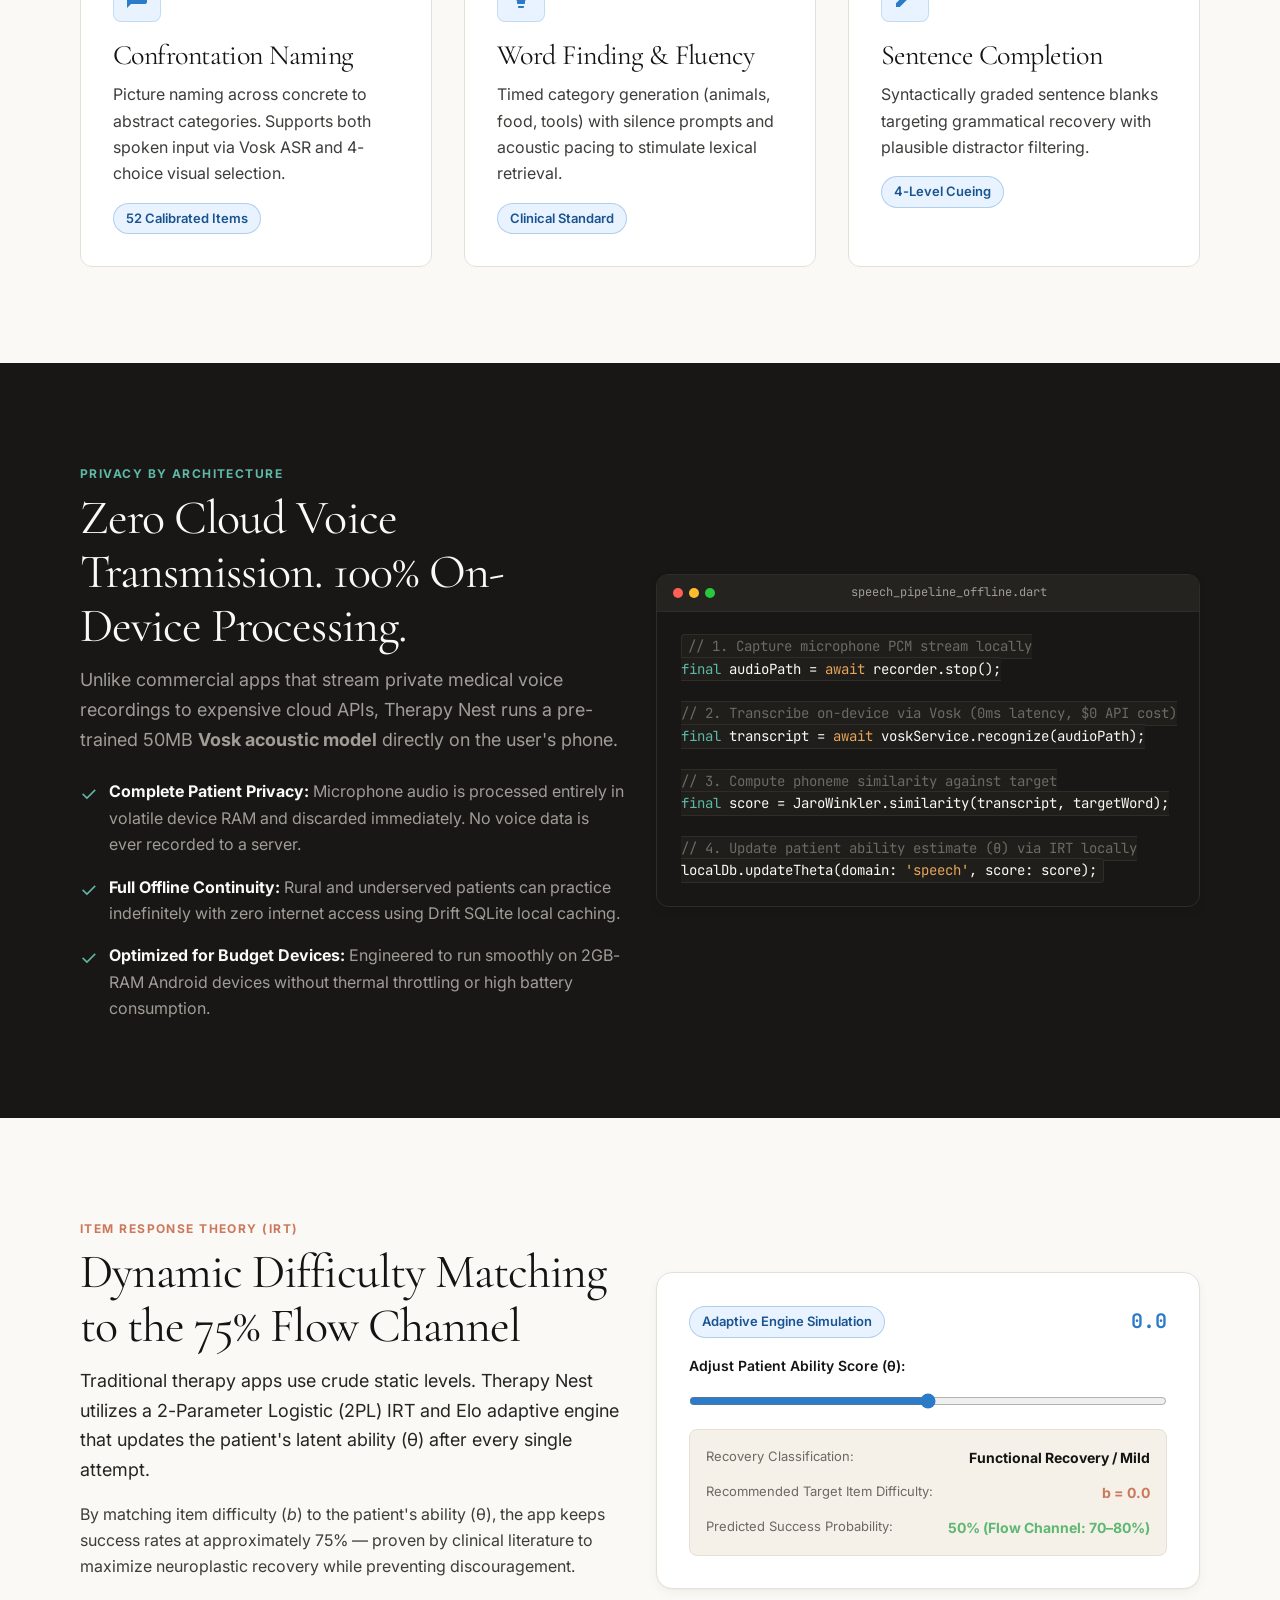
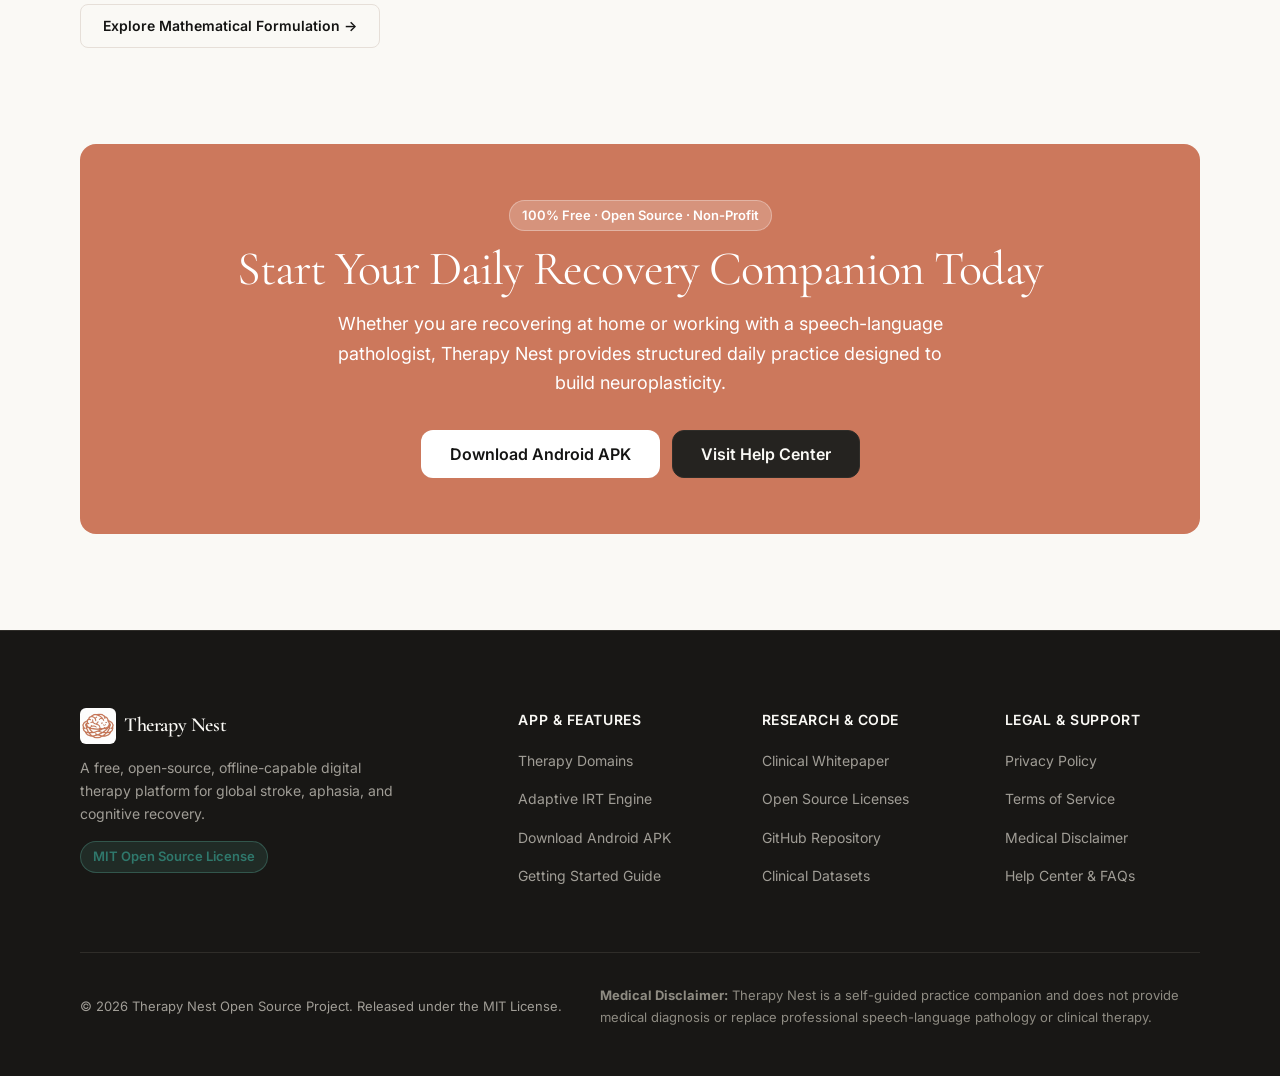
==== commit bd2faaad: "fix(assets): standardize lowercase logo paths and vercel routing" ====
--- a/index.html
+++ b/index.html
@@ -9,14 +9,14 @@
   <meta name="theme-color" content="#FAF9F5">
 
   <!-- Favicon -->
-  <link rel="icon" type="image/png" href="assets/images/AppLogo.png">
-  <link rel="apple-touch-icon" href="assets/images/AppLogo.png">
+  <link rel="icon" type="image/png" href="assets/images/app-logo.png">
+  <link rel="apple-touch-icon" href="assets/images/app-logo.png">
 
   <!-- Open Graph / Social Media -->
   <meta property="og:type" content="website">
   <meta property="og:title" content="Therapy Nest — Daily Practice Companion for Recovery">
   <meta property="og:description" content="Free, open-source cognitive and speech therapy with adaptive IRT intelligence and offline on-device speech recognition.">
-  <meta property="og:image" content="assets/images/AppLogo.png">
+  <meta property="og:image" content="assets/images/app-logo.png">
 
   <!-- Google Fonts: Cormorant Garamond (Serif Display), Inter (Sans), JetBrains Mono (Code) -->
   <link rel="preconnect" href="https://fonts.googleapis.com">
@@ -38,7 +38,7 @@
   <header class="c-header" role="banner">
     <div class="l-container c-header__inner">
       <a href="index.html" class="c-logo" aria-label="Therapy Nest Home">
-        <img src="assets/images/AppLogo.png" alt="Therapy Nest App Logo" class="c-logo__img" width="36" height="36">
+        <img src="assets/images/app-logo.png" alt="Therapy Nest App Logo" class="c-logo__img" width="36" height="36">
         <span class="c-logo__text">Therapy Nest</span>
       </a>
 
@@ -584,7 +584,7 @@
       <div class="c-footer__grid">
         <div>
           <a href="index.html" class="c-logo" style="color: var(--color-on-dark);">
-            <img src="assets/images/AppLogo.png" alt="Therapy Nest App Logo" class="c-logo__img" width="36" height="36">
+            <img src="assets/images/app-logo.png" alt="Therapy Nest App Logo" class="c-logo__img" width="36" height="36">
             <span class="c-logo__text" style="color: var(--color-on-dark);">Therapy Nest</span>
           </a>
           <p class="c-footer__brand-p">
